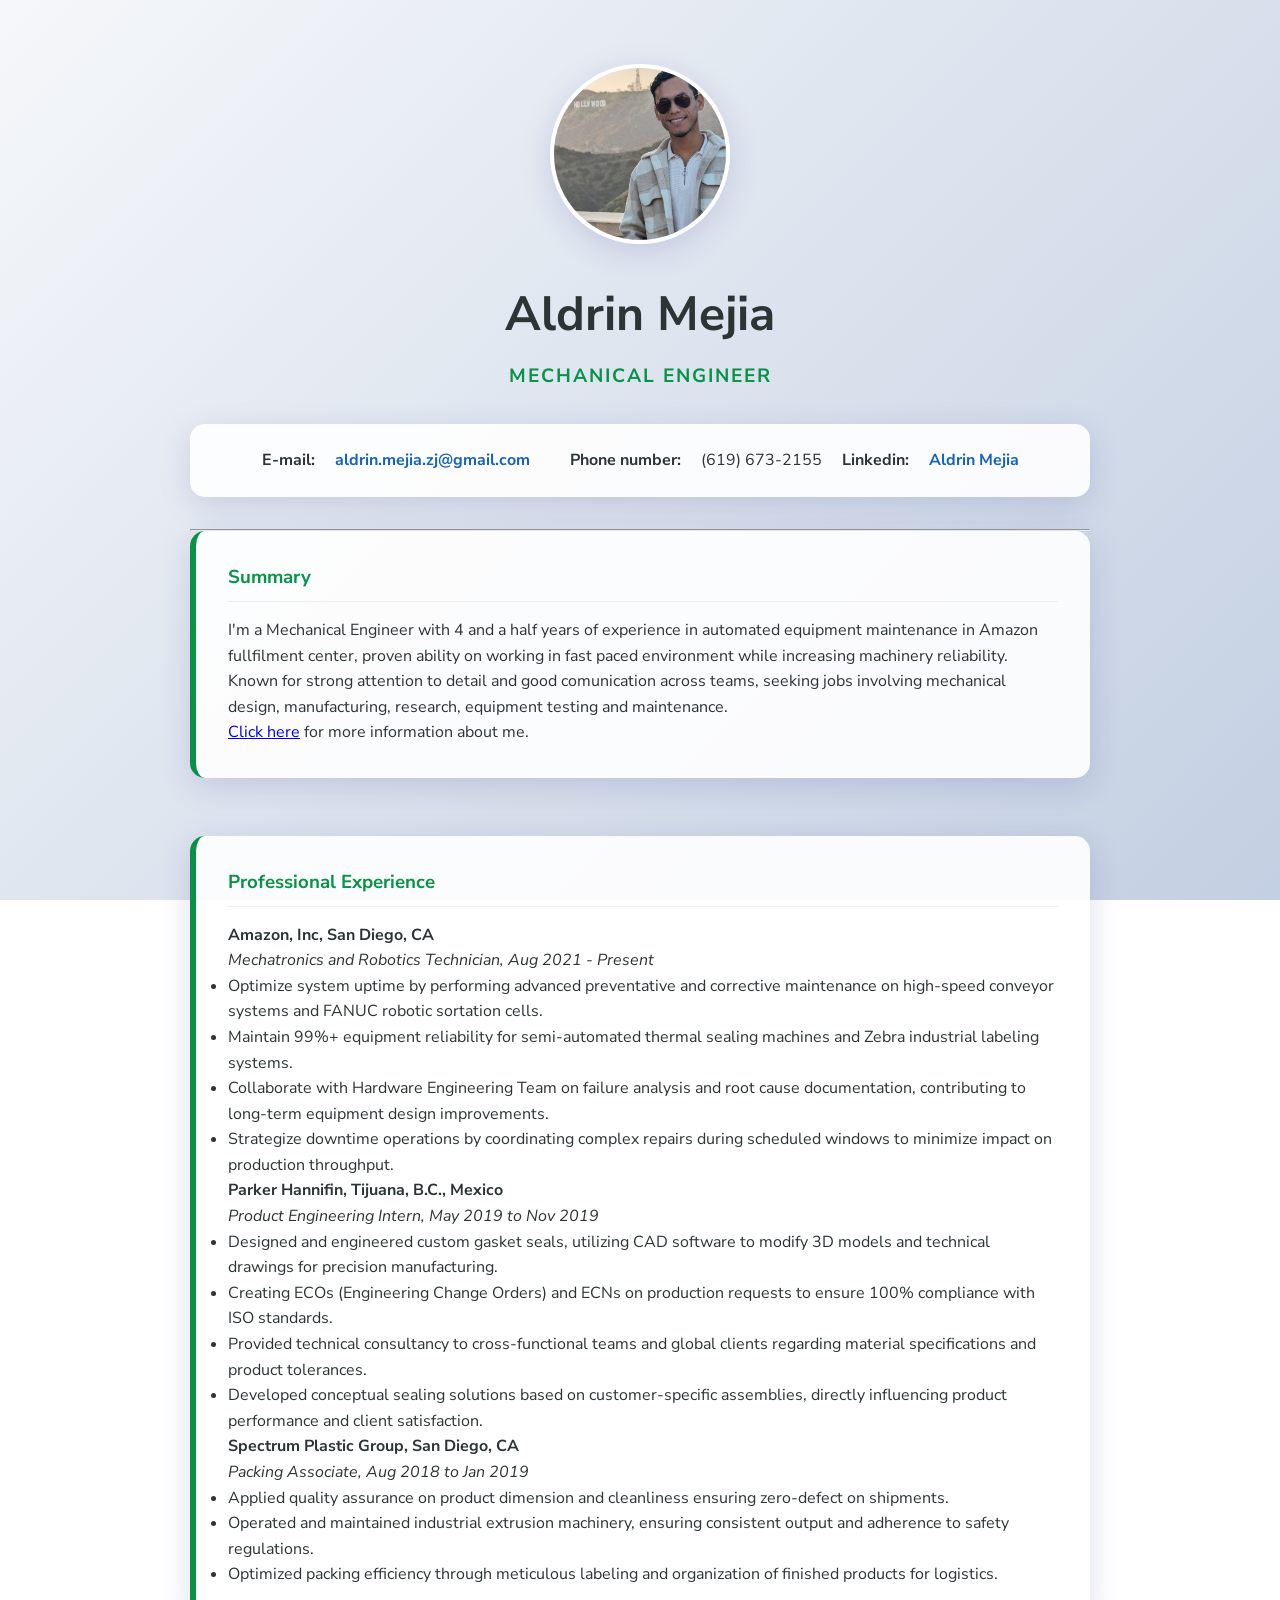
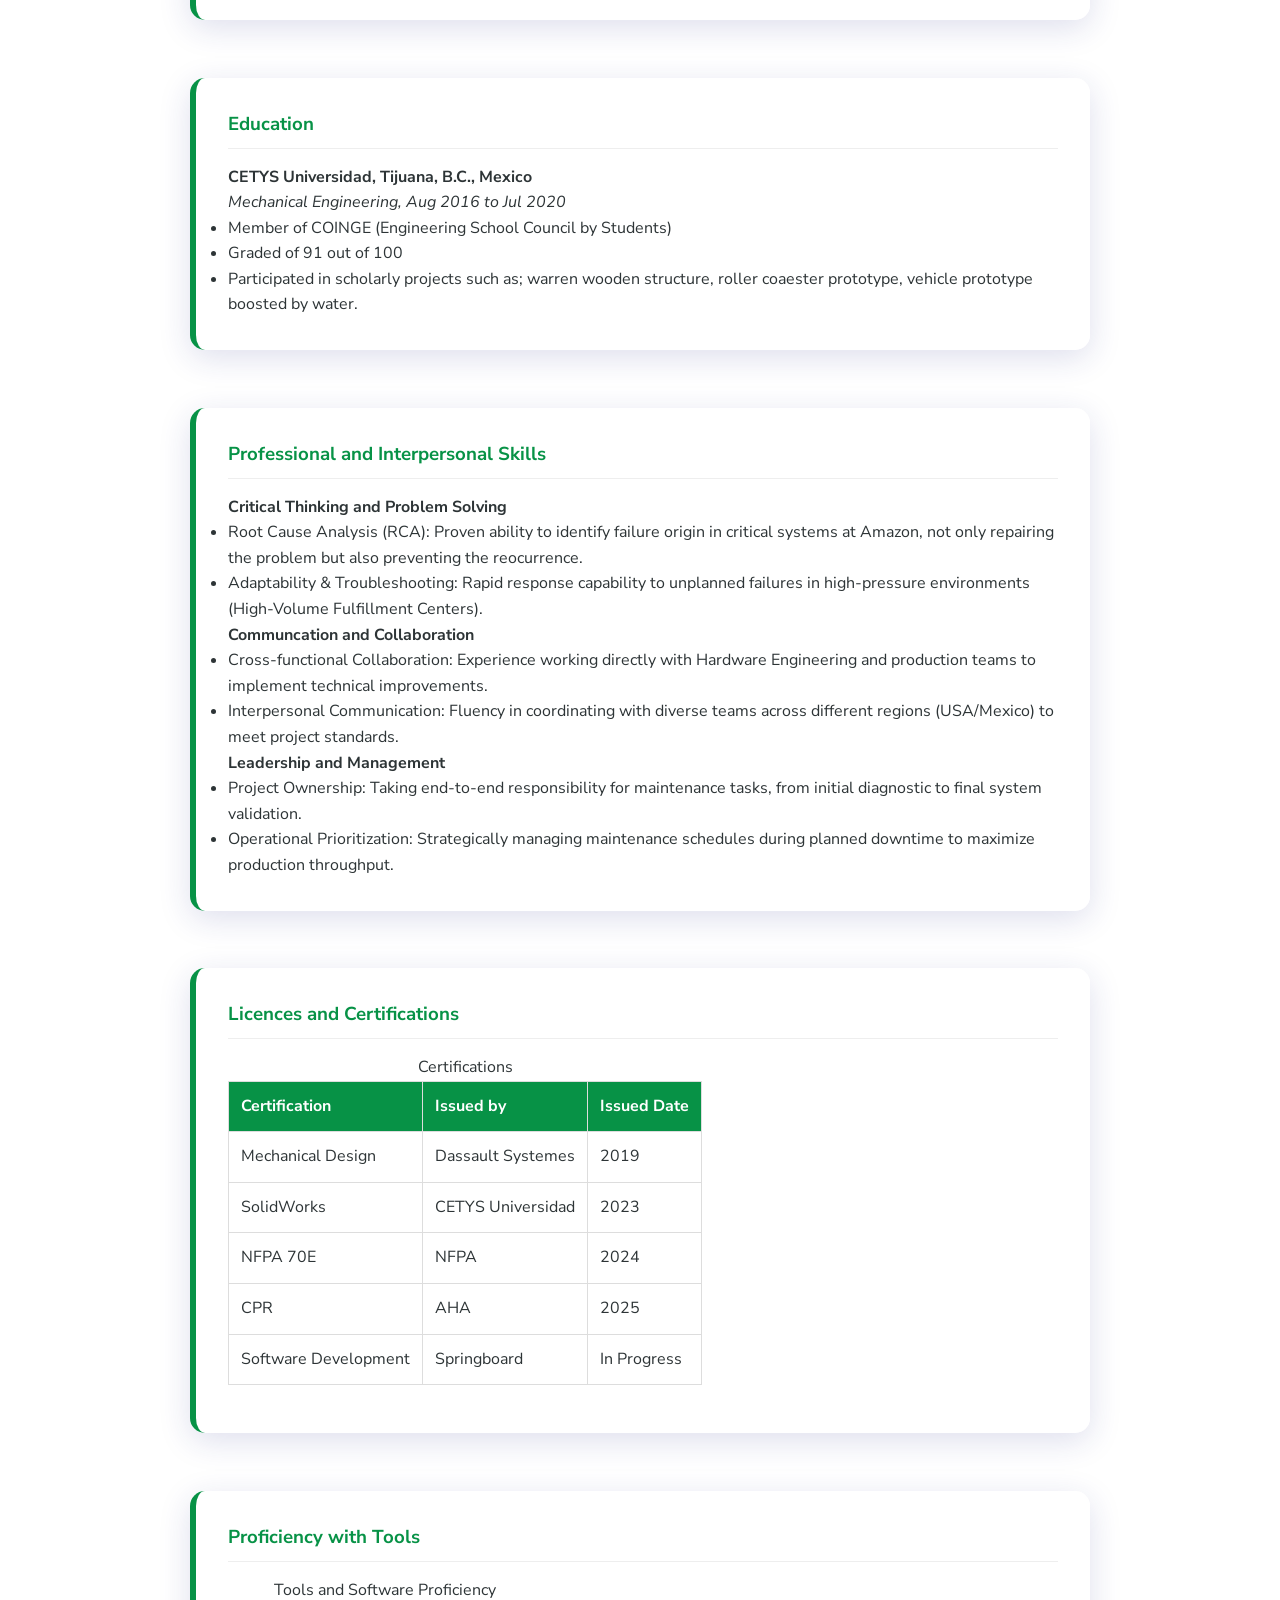
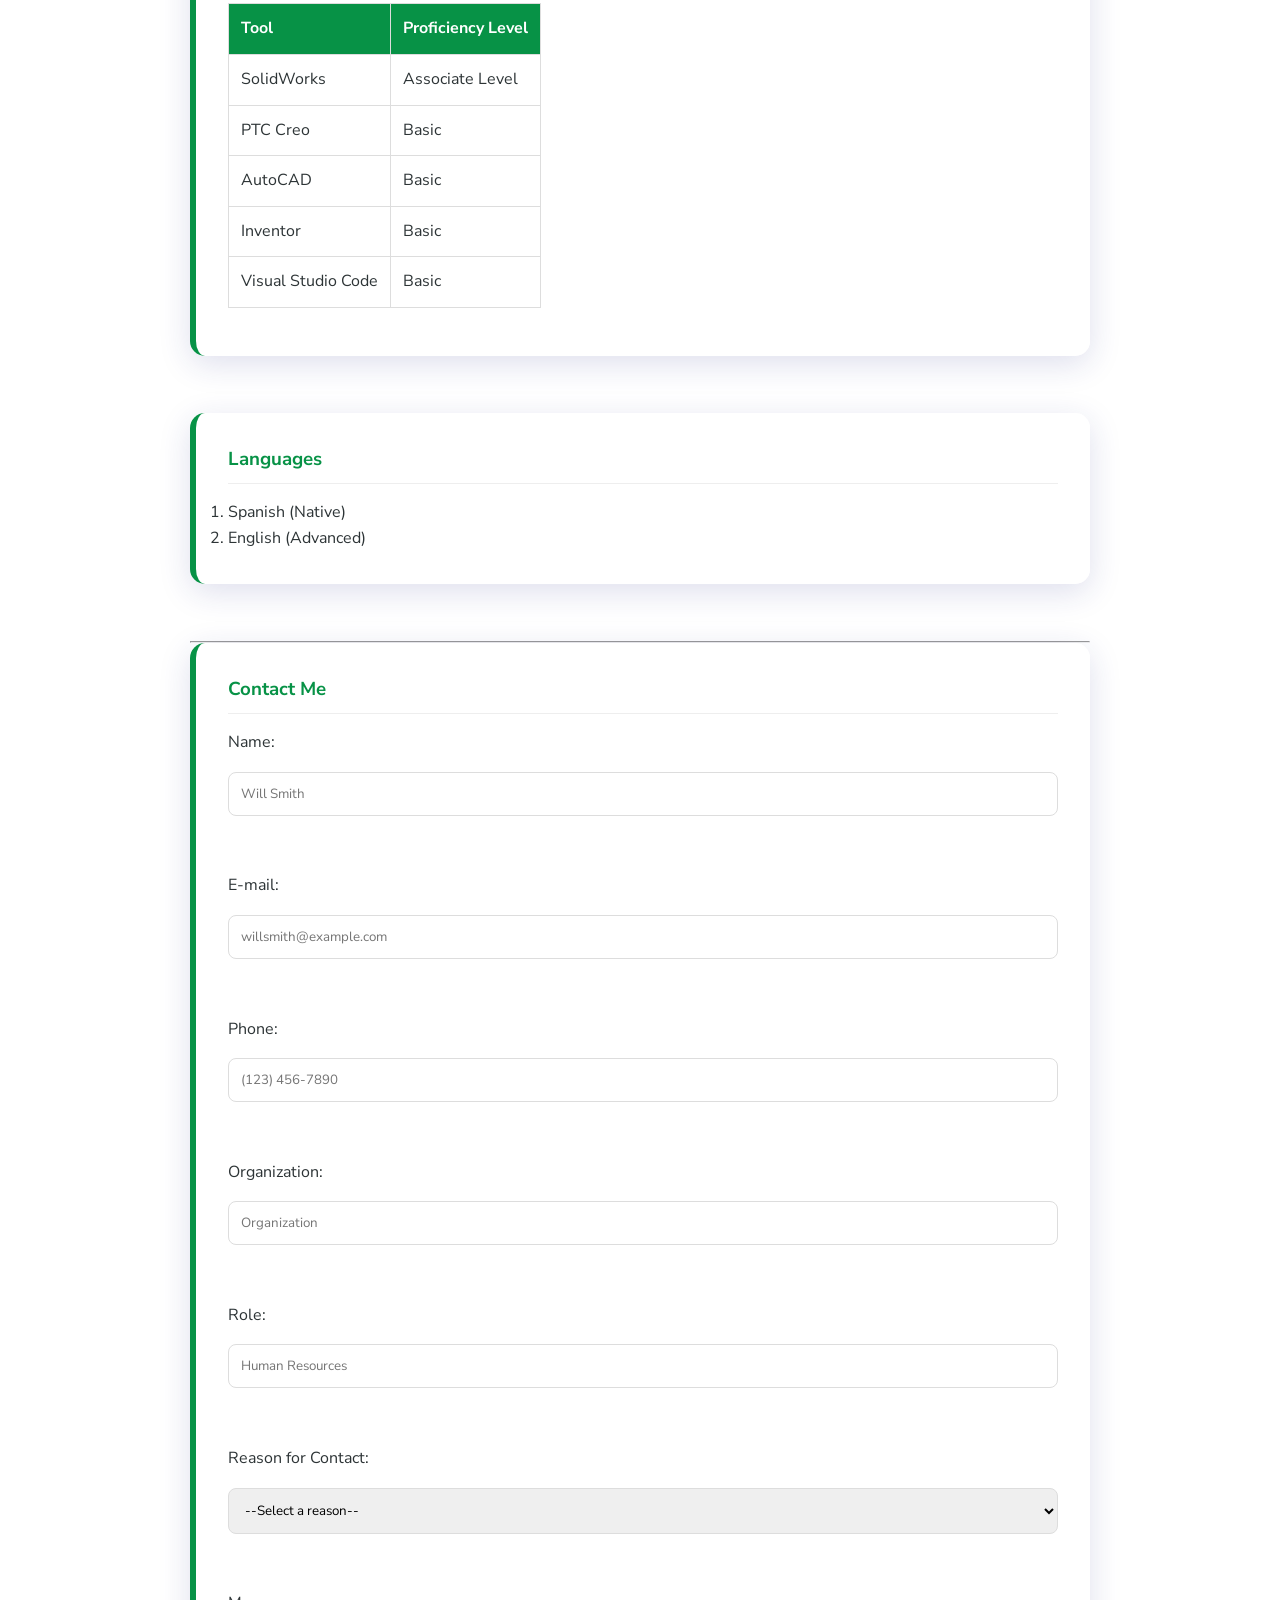
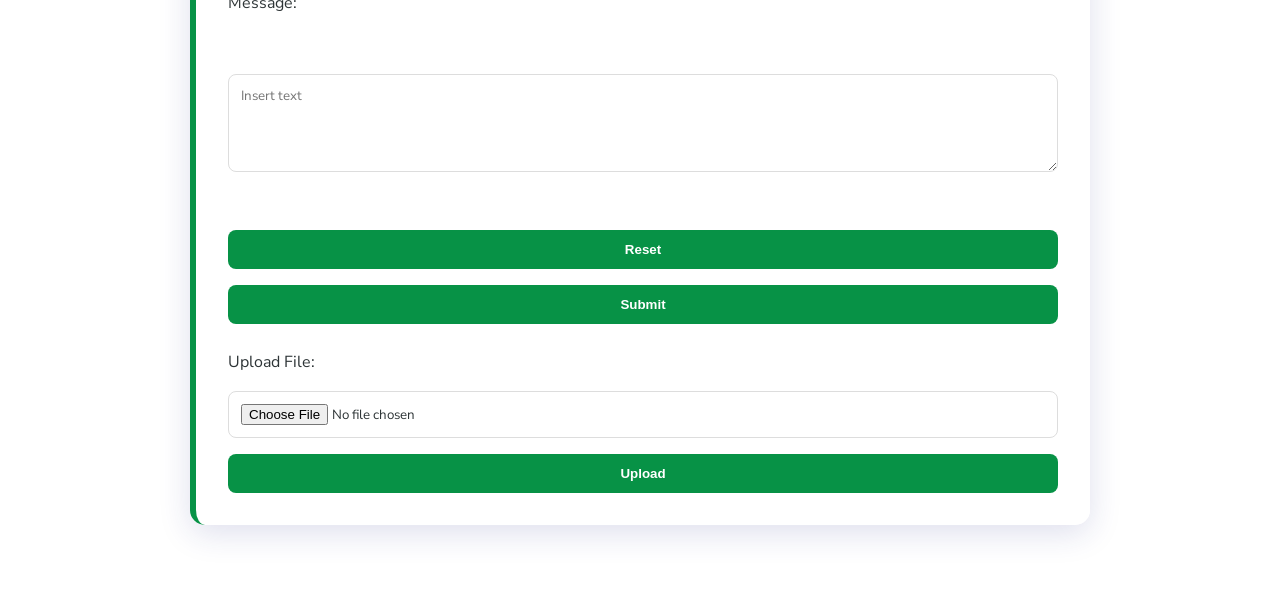
==== index.html @ 08f74d4f "Rename MyCVMovil.html to index.html" ====
<!doctype html>
<html lang="en">
  <head>
    <meta charset="UTF-8" />
    <meta name="viewport" content="width=device-width, initial-scale=1.0" />
    <title>Aldrin Mejia CV</title>
    <link rel="stylesheet" href="CV_StylesheetMovil.css">
    <link rel="preconnect" href="https://fonts.googleapis.com">
<link rel="preconnect" href="https://fonts.gstatic.com" crossorigin>
<link href="https://fonts.googleapis.com/css2?family=Noto+Sans:ital,wght@0,100..900;1,100..900&family=Nunito+Sans:ital,opsz,wght@0,6..12,200..1000;1,6..12,200..1000&display=swap" rel="stylesheet">
<link rel="stylesheet" href="https://fonts.googleapis.com/css2?family=Material+Symbols+Outlined:opsz,wght,FILL,GRAD@20..48,100..700,0..1,-50..200&icon_names=mail" />
<link rel="stylesheet" href="https://fonts.googleapis.com/css2?family=Material+Symbols+Outlined:opsz,wght,FILL,GRAD@20..48,100..700,0..1,-50..200&icon_names=call" />
  </head>
  <body>
    <!--In the NAV I'll add my contact info as my number and email-->
    <!--Add a Profile Picture before entering my personal data-->

    <img class="pp"
      src="Images/CV PP.jpg"
      width="200"
      height="300"
      alt="Profile Picture"
    />

    <h1>Aldrin Mejia</h1>
    <h2>Mechanical Engineer</h2>
    <!--<h3>Contact Me:</h3>-->

    <nav>
      <strong>E-mail:</strong>
      <a href="mailto: aldrin.mejia.zj@gmail.com">aldrin.mejia.zj@gmail.com</a>
      <br />
      <strong>Phone number:</strong> (619) 673-2155
      <br />
      <strong>Linkedin:</strong>
      <a
        href="https://www.linkedin.com/in/aldrin-mejia-b281291b0/?lipi=urn%3Ali%3Apage%3Ad_flagship3_profile_view_base_contact_details%3B1Y6%2FDuu7STy78KBzWNd%2FCg%3D%3D"
        >Aldrin Mejia</a
      >
    </nav>
    <hr />

    <!--Section deidcated for a summary of myself as a professional -->
    <section>
      <h3>Summary</h3>

      <p>
        I'm a Mechanical Engineer with 4 and a half years of experience in
        automated equipment maintenance in Amazon fullfilment center, proven
        ability on working in fast paced environment while increasing machinery
        reliability. Known for strong attention to detail and good comunication
        across teams, seeking jobs involving mechanical design, manufacturing,
        research, equipment testing and maintenance.
      </p>
      <p>
        <a href="AboutMeMovil.html">Click here</a> for more information about me.
      </p>
      <!--Add the following comment on my "About me" link:-->
      <!--I’m currently enrolled in a Software Development course by Springboard Academy in which I'm learning the foundamentals for HTML, CSS and JavaScript. My greatest strengths are attention to detail and resilience, which enable me to enhance my workspace’s productivity, efficiency, and performance, thus overcoming challenges and working through problems.-->
    </section>
    <br />

    <!--Add my working experience and add bulletpoint on each of my past working areas-->

    <section>
      <h3>Professional Experience</h3>

      <h4>Amazon, Inc, San Diego, CA</h4>
      <em>Mechatronics and Robotics Technician, Aug 2021 - Present</em>
      <ul>
        <li>
          Optimize system uptime by performing advanced preventative and corrective maintenance on high-speed conveyor systems and FANUC robotic sortation cells.
        </li>
        <li>
          Maintain 99%+ equipment reliability for semi-automated thermal sealing machines and Zebra industrial labeling systems.
        </li>
        <li>Collaborate with Hardware Engineering Team on failure analysis and root cause documentation, contributing to long-term equipment design improvements.
        </li>
        <li>
          Strategize downtime operations by coordinating complex repairs during scheduled windows to minimize impact on production throughput.
        </li>
      </ul>

      <h4>Parker Hannifin, Tijuana, B.C., Mexico</h4>
      <em>Product Engineering Intern, May 2019 to Nov 2019</em>

      <ul>
        <li>
          Designed and engineered custom gasket seals, utilizing CAD software to modify 3D models and technical drawings for precision manufacturing.        
        </li>
        <li>
           Creating ECOs (Engineering Change Orders) and ECNs on production requests to ensure 100% compliance with ISO standards. 
        </li>
        <li>
          Provided technical consultancy to cross-functional teams and global clients regarding material specifications and product tolerances.        </li>
        <li>
          Developed conceptual sealing solutions based on customer-specific assemblies, directly influencing product performance and client satisfaction.        </li>
      </ul>

      <h4>Spectrum Plastic Group, San Diego, CA</h4>
      <em>Packing Associate, Aug 2018 to Jan 2019</em>

      <ul>
        <li>Applied quality assurance on product dimension and cleanliness ensuring zero-defect on shipments.</li>
        <li>Operated and maintained industrial extrusion machinery, ensuring consistent output and adherence to safety regulations.</li>
        <li>Optimized packing efficiency through meticulous labeling and organization of finished products for logistics.</li>
      </ul>
    </section>

    <br />

    <!--Add education info. I'll add Springboard to my education in the future-->
    <section>
      <h3>Education</h3>
      <h4>CETYS Universidad, Tijuana, B.C., Mexico</h4>
      <em>Mechanical Engineering, Aug 2016 to Jul 2020</em>
      <ul>
        <li>Member of COINGE (Engineering School Council by Students)</li>
        <li>Graded of 91 out of 100</li>
        <li>
          Participated in scholarly projects such as; warren wooden structure,
          roller coaester prototype, vehicle prototype boosted by water.
        </li>
      </ul>
    </section>
    <br />

    <!--List my skills related to my professional background and education-->
    <section>
      <h3>Professional and Interpersonal Skills</h3>
      <h4>Critical Thinking and Problem Solving</h4>
      <ul>
        <li>Root Cause Analysis (RCA): Proven ability to identify failure origin in critical systems at Amazon, not only repairing the problem but also preventing the reocurrence.</li>
        <li>Adaptability & Troubleshooting: Rapid response capability to unplanned failures in high-pressure environments (High-Volume Fulfillment Centers).</li>
        <!-- <br> -->
        <h4>Communcation and Collaboration</h4>
        <li>Cross-functional Collaboration: Experience working directly with Hardware Engineering and production teams to implement technical improvements.</li>
        <li>Interpersonal Communication: Fluency in coordinating with diverse teams across different regions (USA/Mexico) to meet project standards.</li>
        <h4>Leadership and Management</h4>
        <li>Project Ownership: Taking end-to-end responsibility for maintenance tasks, from initial diagnostic to final system validation.</li>
        <li>Operational Prioritization: Strategically managing maintenance schedules during planned downtime to maximize production throughput.</li>
        <!-- <li>Ownership of Completeness</li> -->
        <!-- <li>Mechanical Blueprint Reading</li> -->
        <!-- <li>Comfortable working with machinery</li> -->
        <!-- <li>GD&T Basics</li> -->
        <!-- <li>MS Office Package</li> -->
        <!-- <li>CAD Experience (PTC Creo, AutoCAD, Inventor and Solidworks)</li> -->
        <!-- <li>Good and Strong Communication</li> -->
      </ul>
    </section>
    <br />

    <!-- Moving the old Licences and Certifications Section to this table-->
    <!--The caption will give the idea of the title for my table-->
    <section>
      <h3>Licences and Certifications</h3>
      <table>
        <caption>
          Certifications
        </caption>
        <thead>
          <tr>
            <th>Certification</th>
            <th>Issued by</th>
            <th>Issued Date</th>
          </tr>
        </thead>
        <tbody>
          <tr>
            <td>Mechanical Design</td>
            <td>Dassault Systemes</td>
            <td>2019</td>
          </tr>
          <tr>
            <td>SolidWorks</td>
            <td>CETYS Universidad</td>
            <td>2023</td>
          </tr>
          <tr>
            <td>NFPA 70E</td>
            <td>NFPA</td>
            <td>2024</td>
          </tr>
          <tr>
            <td>CPR</td>
            <td>AHA</td>
            <td>2025</td>
          </tr>
          <tr>
            <td>Software Development</td>
            <td>Springboard</td>
            <td>In Progress</td>
          </tr>
        </tbody>
      </table>
    </section>
    <br />

    <!-- Write down my Proficiency with selected Tools-->

    <section>
      <h3>Proficiency with Tools</h3>
      <table>
        <caption>
          Tools and Software Proficiency
        </caption>
        <thead>
          <tr>
            <th>Tool</th>
            <th>Proficiency Level</th>
          </tr>
        </thead>
        <tbody>
          <tr>
            <td>SolidWorks</td>
            <td>Associate Level</td>
          </tr>
          <tr>
            <td>PTC Creo</td>
            <td>Basic</td>
          </tr>
          <tr>
            <td>AutoCAD</td>
            <td>Basic</td>
          </tr>
          <tr>
            <td>Inventor</td>
            <td>Basic</td>
          </tr>
          <tr>
            <td>Visual Studio Code</td>
            <td>Basic</td>
          </tr>
          <!-- <tr>
            <td>Microsoft Office Package</td>
            <td>Intermediate</td>
          </tr> -->
        </tbody>
      </table>
    </section>
    <br />
    <!--Moving the languages section to the bottom-->
    <section>
      <h3>Languages</h3>
      <ol>
        <li>Spanish (Native)</li>
        <li>English (Advanced)</li>
      </ol>
    </section>
    <br>
    <hr />
    <!--In the next section I'll add form with labels and inputs for contact information-->
    
    <!--A space for interested people to get in touch with me-->
    <section>
      <h3>Contact Me</h3>
      <form action="#">
        <label for="name">Name:</label>
        <input type="text" 
        id="name" 
        name="name" 
        placeholder="Will Smith" required/>
        <br />

        <label for="e-mail">E-mail:</label>
        <input type="email" 
        id="e-mail" 
        name="e-mail" 
        placeholder="willsmith@example.com" required />
        <br />

        <!--Add a minlength on the phone field because it should be at least 10 digits long -->
        <label for="phone">Phone:</label>
        <input type="tel" 
        id="phone" 
        name="phone" 
        placeholder="(123) 456-7890" 
        minlength="10"
        required />
        <br />

        <!--Adding a label for the organization field of the person who is trying to get in touch with me-->
        <label for="org">Organization:</label>
        <input type="text" 
        id="org" 
        name="org" 
        placeholder="Organization" required/>
        <br />
        
        <!--Add a label for the role field of the person whos is trying to get in touch with me-->
        <label for="role">Role:</label>
        <input type="text" 
        id="role" 
        name="role" 
        placeholder="Human Resources" required/>
        <br />

        <!--This area is to emphasize the reason of the contact request by selecting different options as job opportunity, networking, or other-->
        <label for="reason">Reason for Contact:</label>
        <select name="reason" id="reason">
          <option value="">--Select a reason--</option>
          <option value="job-opportunity">Job Opportunity</option>
          <option value="colab">Collaboration</option>
          <option value="connect">Connection</option>
          <option value="file">File Submission</option>
          <option value="other">Other</option>
        </select>
        <br />

        <!--Add a textarea for the person to write a message to me-->

        <label for="message">Message:</label>
        <br>
        <textarea id="message" 
        name="message"
        placeholder="Insert text" 
        rows="4" 
        cols="50"
        maxlength="400"></textarea>
        <br />

        <!--Adding a reset button to clear the form fields and a submission button-->           
        <button type="reset">Reset</button>
        <button type="submit">Submit</button>
      </form>
      <br>

        <!--Add a form for file submission in case they want to share a file with me-->
      <form method="post" enctype="multipart/form-data">
        <label for="file-upload">Upload File:</label>
        <input type="file" id="file-upload" name="file-upload" />
        <button type="submit">Upload</button>
      </form>
  </body>
</html>
---- CV_StylesheetMovil.css ----
/* Variables para colores y estilos consistentes */
:root {
  --primary-color: #079246;
  --secondary-color: #1362bd;
  --bg-gradient: linear-gradient(135deg, #f5f7fa 0%, #c3cfe2 100%);
  --glass-bg: rgba(255, 255, 255, 0.9);
  --text-dark: #2d3436;
  --text-light: #636e72;
  --shadow: 0 8px 32px 0 rgba(31, 38, 135, 0.15);
}

* {
  box-sizing: border-box;
  margin: 0;
  padding: 0;
}

body {
  font-family: "Nunito Sans", sans-serif;
  line-height: 1.6;
  color: var(--text-dark);
  background: var(--bg-gradient);
  background-attachment: fixed;
  padding: 2rem;
  display: flex;
  flex-direction: column;
  align-items: center;
}

/* Contenedor principal para limitar el ancho en pantallas grandes */
body > * {
  width: 100%;
  max-width: 900px;
}

/* Foto de Perfil */
.pp {
  display: block;
  margin: 2rem auto;
  width: 180px;
  height: 180px;
  object-fit: cover;
  border-radius: 50%;
  border: 4px solid white;
  box-shadow: var(--shadow);
  transition: transform 0.3s ease;
}

.pp:hover {
  transform: scale(1.05);
}

/* Encabezados */
h1 {
  font-size: clamp(2rem, 5vw, 3rem); /* Tamaño fluido */
  text-align: center;
  color: var(--text-dark);
  margin-bottom: 0.5rem;
}

h2 {
  font-size: 1.2rem;
  text-align: center;
  color: var(--primary-color);
  text-transform: uppercase;
  letter-spacing: 2px;
  margin-bottom: 2rem;
}

/* Navegación y Contacto */
nav {
  background: var(--glass-bg);
  padding: 1.5rem;
  border-radius: 15px;
  box-shadow: var(--shadow);
  display: flex;
  flex-wrap: wrap;
  justify-content: center;
  gap: 20px;
  margin-bottom: 2rem;
}

nav a {
  color: var(--secondary-color);
  text-decoration: none;
  font-weight: 700;
  transition: color 0.3s;
}

nav a:hover {
  color: var(--primary-color);
}

/* Secciones Estilo Tarjeta Moderno */
section {
  background: var(--glass-bg);
  margin-bottom: 2rem;
  padding: 2rem;
  border-radius: 15px;
  box-shadow: var(--shadow);
  border-left: 6px solid var(--primary-color);
  transition: transform 0.3s ease;
}

section:hover {
  transform: translateY(-5px);
}

h3 {
  color: var(--primary-color);
  margin-bottom: 1rem;
  border-bottom: 1px solid #eee;
  padding-bottom: 0.5rem;
}

/* Ajustes para Tablas Responsivas */
table {
  width: 100%;
  border-collapse: collapse;
  margin: 1rem 0;
  overflow-x: auto;
  display: block; /* Permite scroll lateral en móviles */
}

th,
td {
  padding: 12px;
  border: 1px solid #ddd;
  text-align: left;
}

th {
  background-color: var(--primary-color);
  color: white;
}

/* Formulario */
form {
  display: grid;
  gap: 1rem;
  background: none;
  box-shadow: none;
  padding: 0;
}

input,
select,
textarea {
  padding: 12px;
  border: 1px solid #ddd;
  border-radius: 8px;
  font-family: inherit;
}

button {
  background-color: var(--primary-color);
  color: white;
  padding: 12px 24px;
  border: none;
  border-radius: 8px;
  font-weight: bold;
  cursor: pointer;
  transition: background-color 0.3s;
}

button:hover {
  background-color: #045d2c;
}

/* Galería de Intereses (About Me) */
.interests-gallery {
  display: grid;
  grid-template-columns: repeat(auto-fit, minmax(120px, 1fr));
  gap: 15px;
  justify-items: center;
}

.interests-gallery img {
  width: 120px;
  height: 120px;
  border-radius: 15px; /* Cuadrado redondeado para variar */
  object-fit: cover;
  transition: all 0.3s ease;
}

.interests-gallery img:hover {
  transform: scale(1.1) rotate(3deg);
}

/* Aplicando la estética unificada a la página About Me */

.aboutme-page {
  /* Usamos el mismo fondo degradado y centrado que el CV principal */
  background: var(--bg-gradient);
  background-attachment: fixed;
  min-height: 100vh;
  padding: 2rem 1rem;
  display: flex;
  flex-direction: column;
  align-items: center;
}

.aboutme-page section {
  /* Estilo de tarjeta "Glassmorphism" coherente con MyCV */
  background: var(--glass-bg);
  border-left: 6px solid var(--secondary-color); /* Color azul para diferenciar secciones de interés */
  box-shadow: var(--shadow);
  border-radius: 15px;
  padding: 2rem;
  margin-bottom: 2rem;
  max-width: 900px;
  width: 100%;
  transition: transform 0.3s ease;
}

.aboutme-page section:hover {
  transform: translateY(-5px);
}

.aboutme-page h1 {
  color: var(--text-dark);
  text-transform: uppercase;
  letter-spacing: 3px;
  margin-bottom: 2rem;
  text-align: center;
}

.aboutme-page p {
  text-indent: 1.5em;
  color: var(--text-dark);
  line-height: 1.8;
  margin-bottom: 1rem;
}

/* Galería de Intereses Refinada */
.interests-gallery {
  display: grid;
  /* Grid responsivo: se ajusta solo según el tamaño de la pantalla */
  grid-template-columns: repeat(auto-fit, minmax(150px, 1fr));
  gap: 20px;
  padding: 20px 0;
  justify-items: center;
}

.aboutme-page .interests-gallery img {
  width: 150px;
  height: 150px;
  object-fit: cover;
  border-radius: 50%;
  border: 4px solid white; /* Borde blanco para resaltar sobre el cristal */
  box-shadow: 0 4px 10px rgba(0, 0, 0, 0.1);
  transition: all 0.4s cubic-bezier(0.175, 0.885, 0.32, 1.275);
  cursor: pointer;
}

.aboutme-page .interests-gallery img:hover {
  transform: scale(1.15);
  border-color: var(--secondary-color);
  box-shadow: 0 12px 20px rgba(0, 0, 0, 0.2);
  z-index: 10;
}

/* Ajustes para móviles (Media Query integrada) */
@media screen and (max-width: 430px) {
  .aboutme-page {
    padding: 1rem;
  }

  .aboutme-page section {
    padding: 1.2rem;
    border-left-width: 4px;
  }

  .interests-gallery {
    grid-template-columns: repeat(
      2,
      1fr
    ); /* Dos columnas en móviles pequeños */
    gap: 10px;
  }

  .aboutme-page .interests-gallery img {
    width: 120px;
    height: 120px;
  }
}

/* --- MEDIA QUERIES PARA MÓVILES --- */
/* --- ESTILOS ESPECÍFICOS PARA MÓVILES (Hasta 430px) --- */
@media screen and (max-width: 430px) {
  body {
    margin: 10px;
    padding: 10px;
    background-attachment: scroll; /* Mejora el rendimiento en móviles */
  }

  h1 {
    font-size: 1.8rem; /* Ajuste para que tu nombre no se corte */
  }

  /* Ajuste de tu Foto de Perfil */
  .pp {
    width: 10rem;
    height: 10rem;
    margin-top: 1rem;
  }

  /* Tu navegación vertical centrada con estilo Glass */
  nav {
    flex-direction: column;
    align-items: center;
    gap: 12px;
    padding: 1.2rem;
    text-align: center;
  }

  /* Estética de las secciones en pantallas pequeñas */
  section {
    padding: 15px;
    margin-bottom: 1.5rem;
    border-left-width: 4px; /* Un poco más delgado para pantallas pequeñas */
  }

  /* Optimizando tus tablas para swipe lateral */
  table {
    display: block;
    width: 100%;
    overflow-x: auto;
    white-space: nowrap;
    border-radius: 8px;
  }

  /* Ajuste de lectura */
  p {
    text-indent: 1em;
    font-size: 0.95rem; /* Un pelín más pequeño para legibilidad */
  }

  /* Imágenes responsivas en 'About Me' */
  .interests-gallery img {
    width: 100px;
    height: 100px;
  }
}

@media print {
  /* Ocultar elementos que no quieres en el papel */
  nav,
  form,
  .btn-download,
  hr,
  button {
    display: none !important;
  }

  /* Ajustar el diseño para que ocupe toda la página */
  body {
    background: white;
    margin: 0;
    padding: 0;
  }

  section {
    box-shadow: none;
    border: none;
    margin: 0;
    padding: 10px 0;
    page-break-inside: avoid; /* Evita que una sección se corte entre dos páginas */
  }

  h1,
  h2,
  h3 {
    color: black;
    text-shadow: none;
  }
}
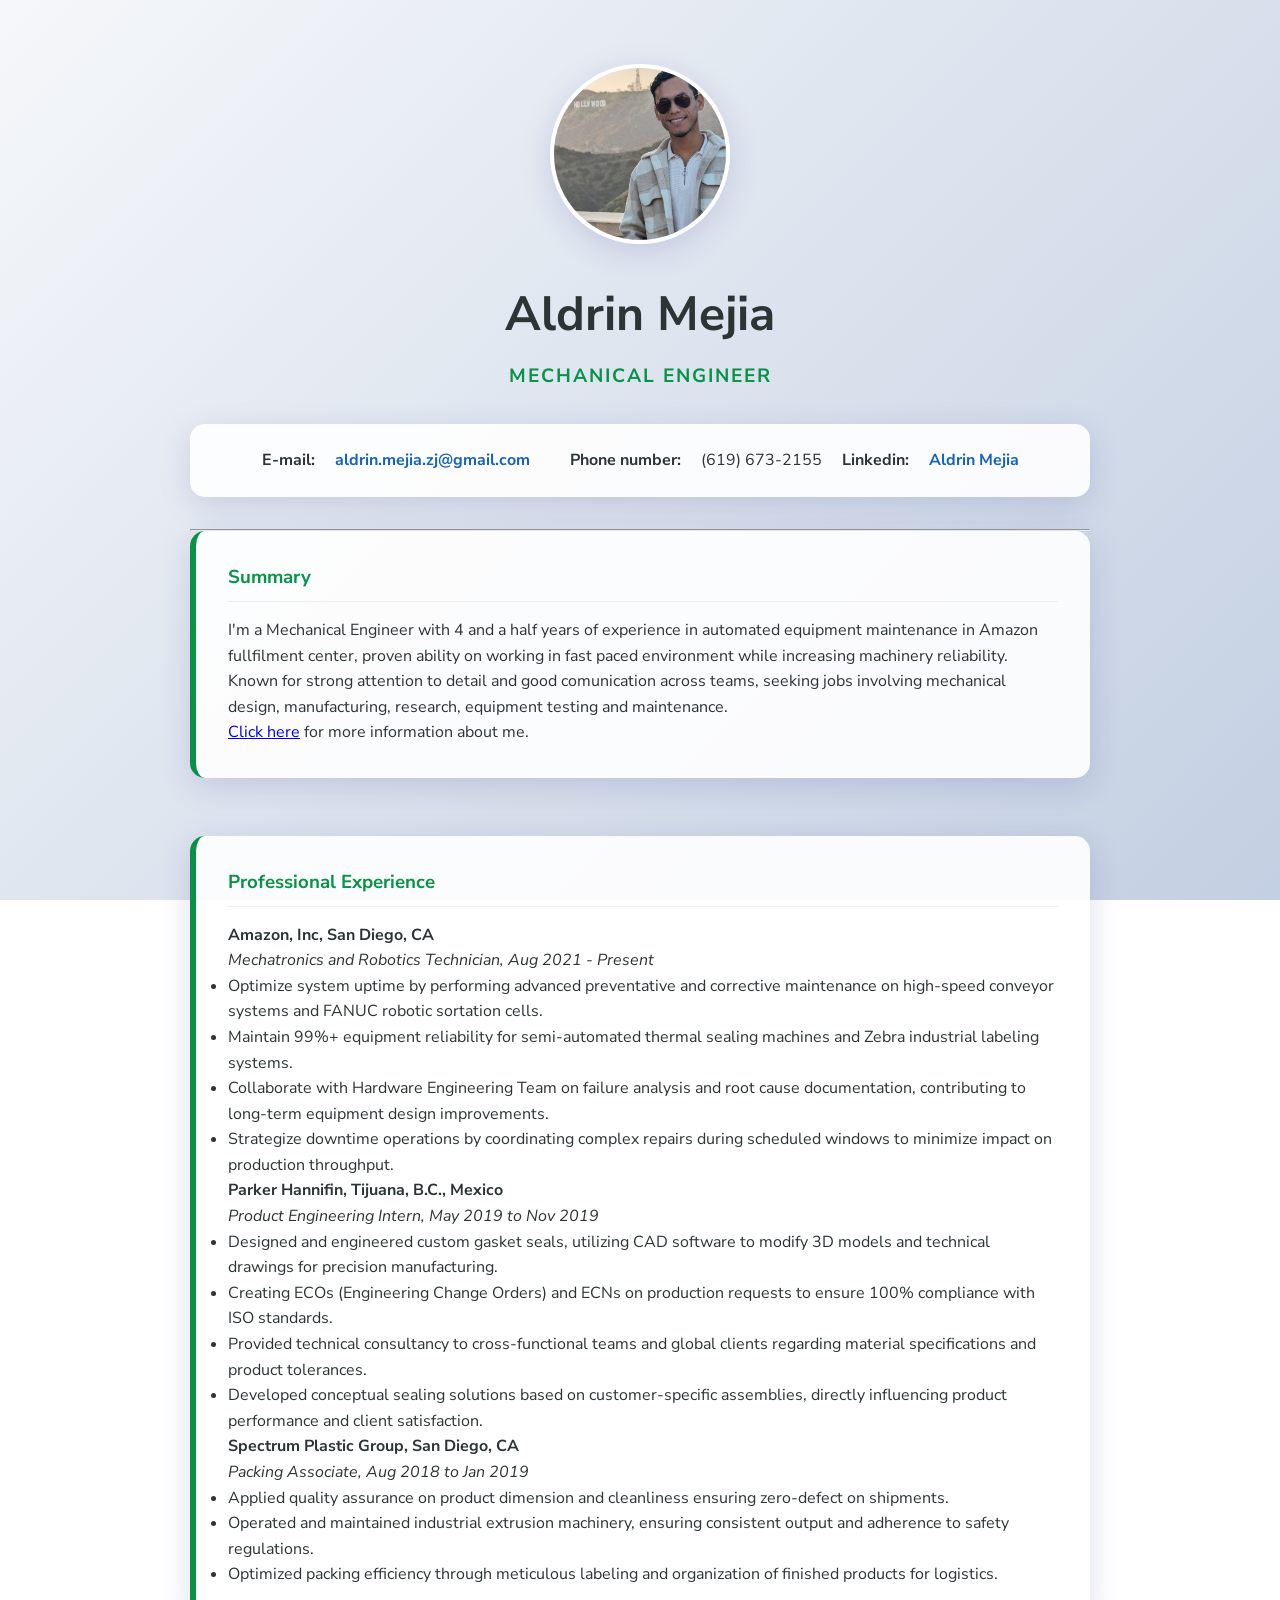
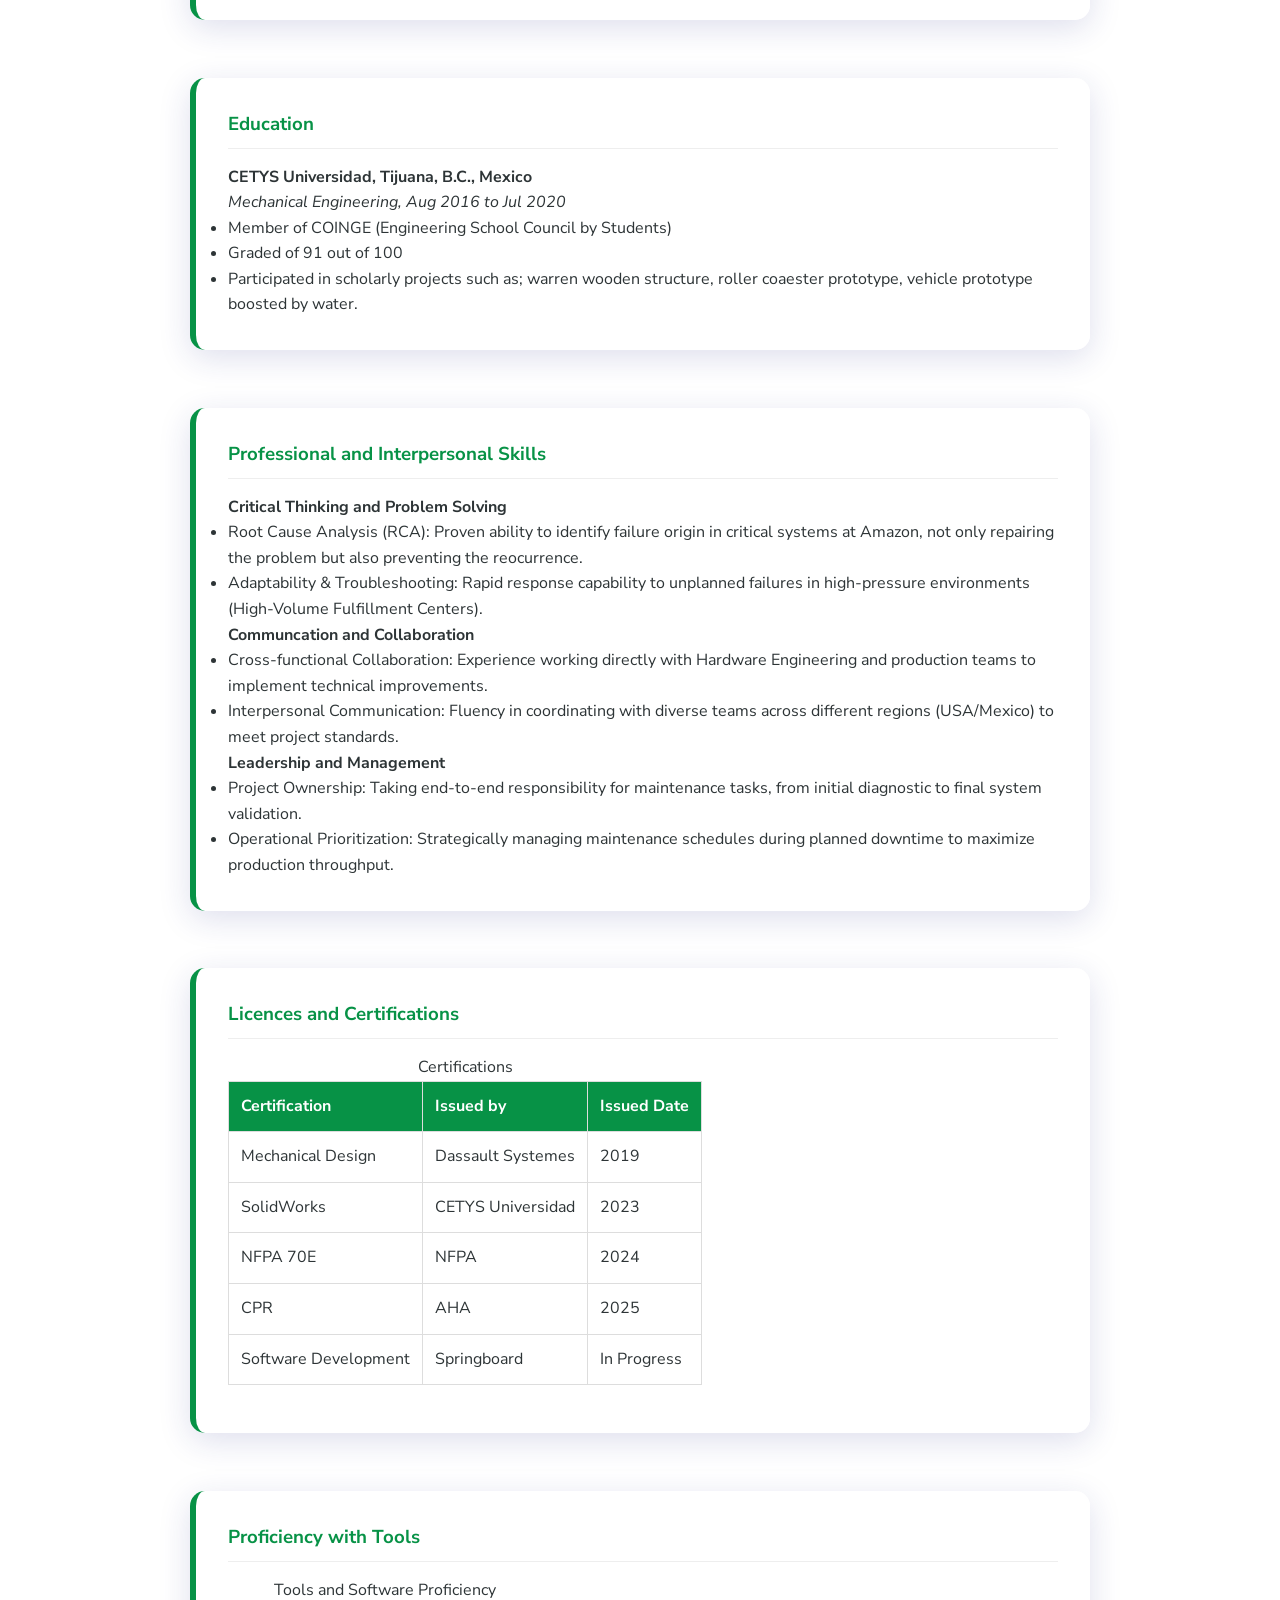
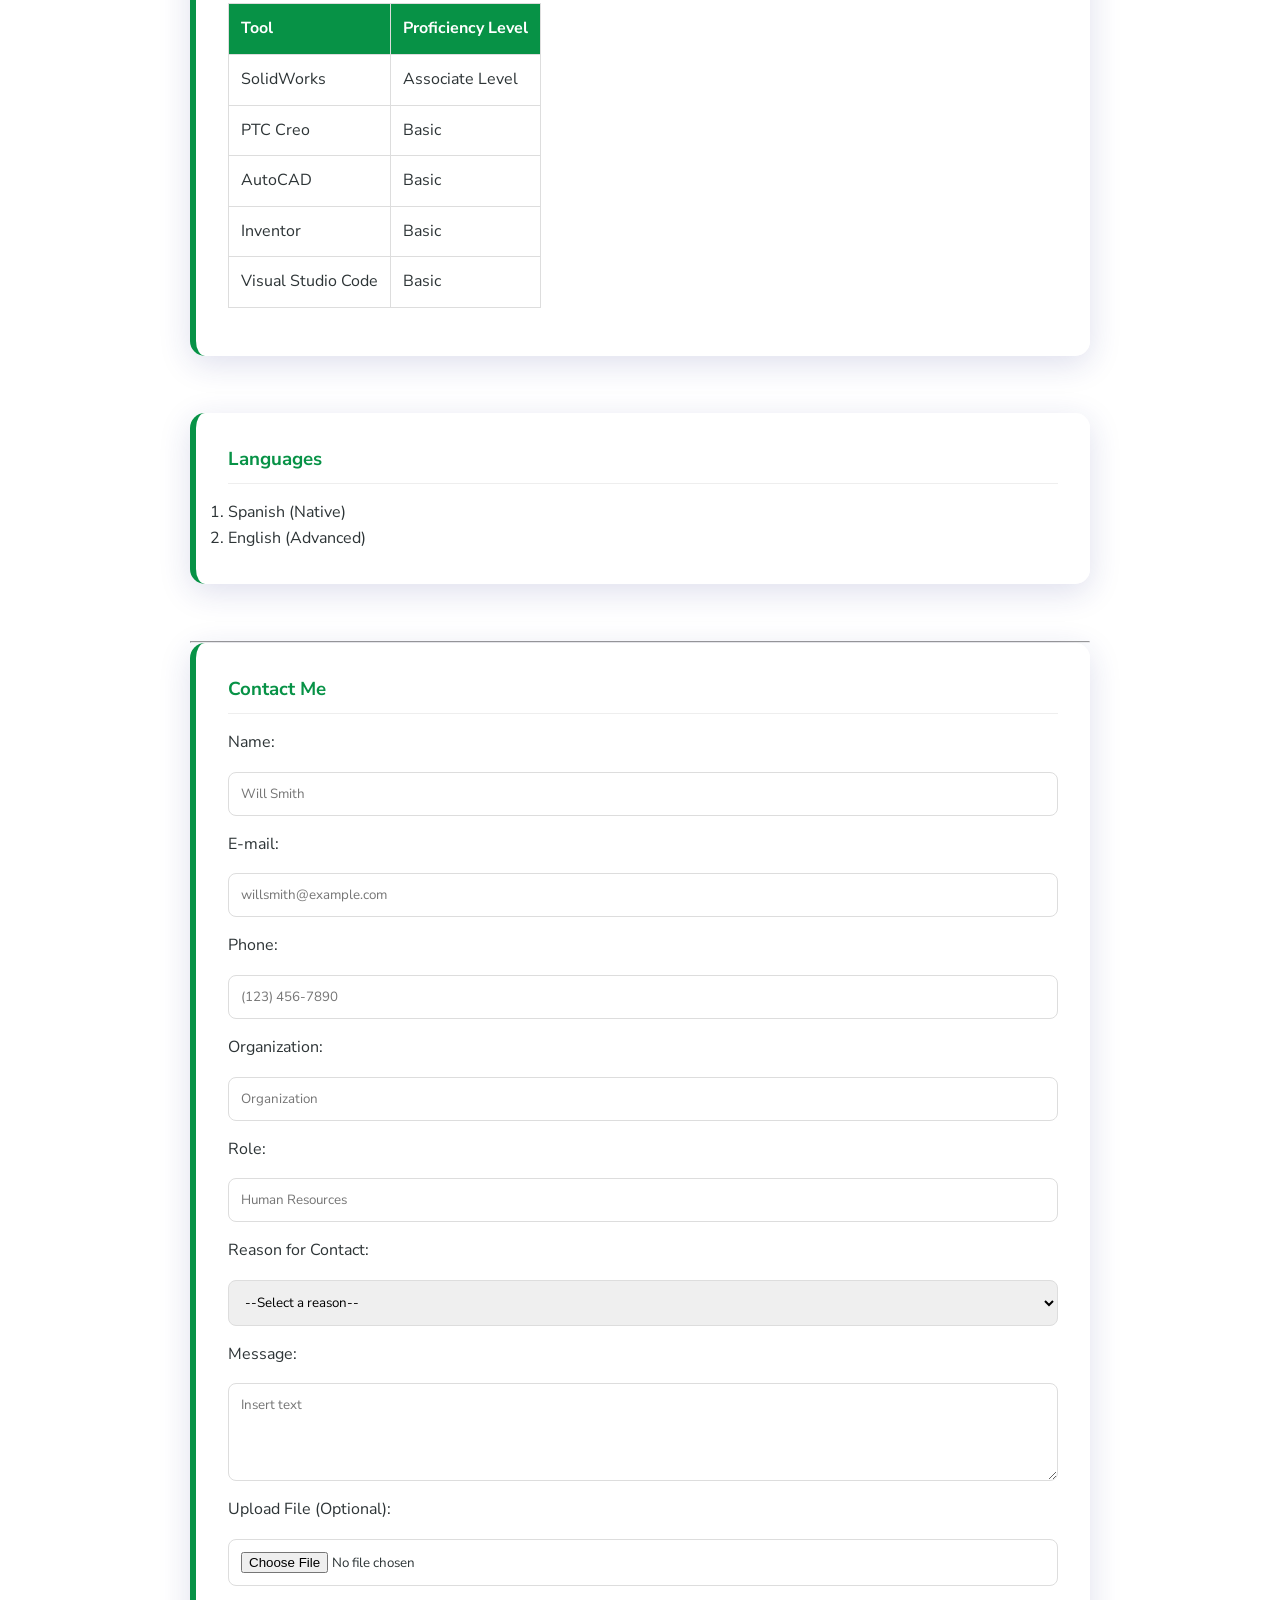
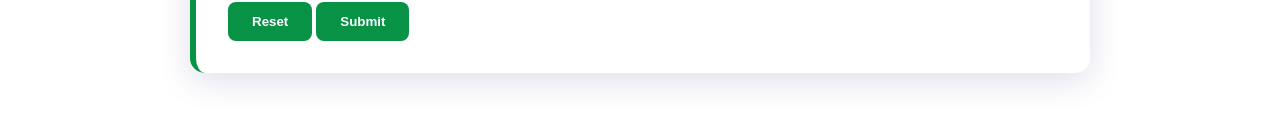
==== commit 50f563d0: "Rename MyCVMovil.html to index.html" ====
--- a/index.html
+++ b/index.html
@@ -4,18 +4,28 @@
     <meta charset="UTF-8" />
     <meta name="viewport" content="width=device-width, initial-scale=1.0" />
     <title>Aldrin Mejia CV</title>
-    <link rel="stylesheet" href="CV_StylesheetMovil.css">
-    <link rel="preconnect" href="https://fonts.googleapis.com">
-<link rel="preconnect" href="https://fonts.gstatic.com" crossorigin>
-<link href="https://fonts.googleapis.com/css2?family=Noto+Sans:ital,wght@0,100..900;1,100..900&family=Nunito+Sans:ital,opsz,wght@0,6..12,200..1000;1,6..12,200..1000&display=swap" rel="stylesheet">
-<link rel="stylesheet" href="https://fonts.googleapis.com/css2?family=Material+Symbols+Outlined:opsz,wght,FILL,GRAD@20..48,100..700,0..1,-50..200&icon_names=mail" />
-<link rel="stylesheet" href="https://fonts.googleapis.com/css2?family=Material+Symbols+Outlined:opsz,wght,FILL,GRAD@20..48,100..700,0..1,-50..200&icon_names=call" />
+    <link rel="stylesheet" href="CV_StylesheetMovil.css" />
+    <link rel="preconnect" href="https://fonts.googleapis.com" />
+    <link rel="preconnect" href="https://fonts.gstatic.com" crossorigin />
+    <link
+      href="https://fonts.googleapis.com/css2?family=Noto+Sans:ital,wght@0,100..900;1,100..900&family=Nunito+Sans:ital,opsz,wght@0,6..12,200..1000;1,6..12,200..1000&display=swap"
+      rel="stylesheet"
+    />
+    <link
+      rel="stylesheet"
+      href="https://fonts.googleapis.com/css2?family=Material+Symbols+Outlined:opsz,wght,FILL,GRAD@20..48,100..700,0..1,-50..200&icon_names=mail"
+    />
+    <link
+      rel="stylesheet"
+      href="https://fonts.googleapis.com/css2?family=Material+Symbols+Outlined:opsz,wght,FILL,GRAD@20..48,100..700,0..1,-50..200&icon_names=call"
+    />
   </head>
   <body>
     <!--In the NAV I'll add my contact info as my number and email-->
     <!--Add a Profile Picture before entering my personal data-->
 
-    <img class="pp"
+    <img
+      class="pp"
       src="Images/CV PP.jpg"
       width="200"
       height="300"
@@ -53,7 +63,8 @@
         research, equipment testing and maintenance.
       </p>
       <p>
-        <a href="AboutMeMovil.html">Click here</a> for more information about me.
+        <a href="AboutMeMovil.html">Click here</a> for more information about
+        me.
       </p>
       <!--Add the following comment on my "About me" link:-->
       <!--I’m currently enrolled in a Software Development course by Springboard Academy in which I'm learning the foundamentals for HTML, CSS and JavaScript. My greatest strengths are attention to detail and resilience, which enable me to enhance my workspace’s productivity, efficiency, and performance, thus overcoming challenges and working through problems.-->
@@ -69,15 +80,22 @@
       <em>Mechatronics and Robotics Technician, Aug 2021 - Present</em>
       <ul>
         <li>
-          Optimize system uptime by performing advanced preventative and corrective maintenance on high-speed conveyor systems and FANUC robotic sortation cells.
-        </li>
-        <li>
-          Maintain 99%+ equipment reliability for semi-automated thermal sealing machines and Zebra industrial labeling systems.
-        </li>
-        <li>Collaborate with Hardware Engineering Team on failure analysis and root cause documentation, contributing to long-term equipment design improvements.
-        </li>
-        <li>
-          Strategize downtime operations by coordinating complex repairs during scheduled windows to minimize impact on production throughput.
+          Optimize system uptime by performing advanced preventative and
+          corrective maintenance on high-speed conveyor systems and FANUC
+          robotic sortation cells.
+        </li>
+        <li>
+          Maintain 99%+ equipment reliability for semi-automated thermal sealing
+          machines and Zebra industrial labeling systems.
+        </li>
+        <li>
+          Collaborate with Hardware Engineering Team on failure analysis and
+          root cause documentation, contributing to long-term equipment design
+          improvements.
+        </li>
+        <li>
+          Strategize downtime operations by coordinating complex repairs during
+          scheduled windows to minimize impact on production throughput.
         </li>
       </ul>
 
@@ -86,24 +104,40 @@
 
       <ul>
         <li>
-          Designed and engineered custom gasket seals, utilizing CAD software to modify 3D models and technical drawings for precision manufacturing.        
-        </li>
-        <li>
-           Creating ECOs (Engineering Change Orders) and ECNs on production requests to ensure 100% compliance with ISO standards. 
-        </li>
-        <li>
-          Provided technical consultancy to cross-functional teams and global clients regarding material specifications and product tolerances.        </li>
-        <li>
-          Developed conceptual sealing solutions based on customer-specific assemblies, directly influencing product performance and client satisfaction.        </li>
+          Designed and engineered custom gasket seals, utilizing CAD software to
+          modify 3D models and technical drawings for precision manufacturing.
+        </li>
+        <li>
+          Creating ECOs (Engineering Change Orders) and ECNs on production
+          requests to ensure 100% compliance with ISO standards.
+        </li>
+        <li>
+          Provided technical consultancy to cross-functional teams and global
+          clients regarding material specifications and product tolerances.
+        </li>
+        <li>
+          Developed conceptual sealing solutions based on customer-specific
+          assemblies, directly influencing product performance and client
+          satisfaction.
+        </li>
       </ul>
 
       <h4>Spectrum Plastic Group, San Diego, CA</h4>
       <em>Packing Associate, Aug 2018 to Jan 2019</em>
 
       <ul>
-        <li>Applied quality assurance on product dimension and cleanliness ensuring zero-defect on shipments.</li>
-        <li>Operated and maintained industrial extrusion machinery, ensuring consistent output and adherence to safety regulations.</li>
-        <li>Optimized packing efficiency through meticulous labeling and organization of finished products for logistics.</li>
+        <li>
+          Applied quality assurance on product dimension and cleanliness
+          ensuring zero-defect on shipments.
+        </li>
+        <li>
+          Operated and maintained industrial extrusion machinery, ensuring
+          consistent output and adherence to safety regulations.
+        </li>
+        <li>
+          Optimized packing efficiency through meticulous labeling and
+          organization of finished products for logistics.
+        </li>
       </ul>
     </section>
 
@@ -130,15 +164,36 @@
       <h3>Professional and Interpersonal Skills</h3>
       <h4>Critical Thinking and Problem Solving</h4>
       <ul>
-        <li>Root Cause Analysis (RCA): Proven ability to identify failure origin in critical systems at Amazon, not only repairing the problem but also preventing the reocurrence.</li>
-        <li>Adaptability & Troubleshooting: Rapid response capability to unplanned failures in high-pressure environments (High-Volume Fulfillment Centers).</li>
+        <li>
+          Root Cause Analysis (RCA): Proven ability to identify failure origin
+          in critical systems at Amazon, not only repairing the problem but also
+          preventing the reocurrence.
+        </li>
+        <li>
+          Adaptability & Troubleshooting: Rapid response capability to unplanned
+          failures in high-pressure environments (High-Volume Fulfillment
+          Centers).
+        </li>
         <!-- <br> -->
         <h4>Communcation and Collaboration</h4>
-        <li>Cross-functional Collaboration: Experience working directly with Hardware Engineering and production teams to implement technical improvements.</li>
-        <li>Interpersonal Communication: Fluency in coordinating with diverse teams across different regions (USA/Mexico) to meet project standards.</li>
+        <li>
+          Cross-functional Collaboration: Experience working directly with
+          Hardware Engineering and production teams to implement technical
+          improvements.
+        </li>
+        <li>
+          Interpersonal Communication: Fluency in coordinating with diverse
+          teams across different regions (USA/Mexico) to meet project standards.
+        </li>
         <h4>Leadership and Management</h4>
-        <li>Project Ownership: Taking end-to-end responsibility for maintenance tasks, from initial diagnostic to final system validation.</li>
-        <li>Operational Prioritization: Strategically managing maintenance schedules during planned downtime to maximize production throughput.</li>
+        <li>
+          Project Ownership: Taking end-to-end responsibility for maintenance
+          tasks, from initial diagnostic to final system validation.
+        </li>
+        <li>
+          Operational Prioritization: Strategically managing maintenance
+          schedules during planned downtime to maximize production throughput.
+        </li>
         <!-- <li>Ownership of Completeness</li> -->
         <!-- <li>Mechanical Blueprint Reading</li> -->
         <!-- <li>Comfortable working with machinery</li> -->
@@ -247,55 +302,64 @@
         <li>English (Advanced)</li>
       </ol>
     </section>
-    <br>
+    <br />
     <hr />
     <!--In the next section I'll add form with labels and inputs for contact information-->
-    
+
     <!--A space for interested people to get in touch with me-->
     <section>
       <h3>Contact Me</h3>
-      <form action="#">
+      <form
+        action="https://formspree.io/f/xyknpbvr"
+        method="POST"
+        enctype="multipart/form-data"
+      >
         <label for="name">Name:</label>
-        <input type="text" 
-        id="name" 
-        name="name" 
-        placeholder="Will Smith" required/>
-        <br />
+        <input
+          type="text"
+          id="name"
+          name="name"
+          placeholder="Will Smith"
+          required
+        />
 
         <label for="e-mail">E-mail:</label>
-        <input type="email" 
-        id="e-mail" 
-        name="e-mail" 
-        placeholder="willsmith@example.com" required />
-        <br />
-
-        <!--Add a minlength on the phone field because it should be at least 10 digits long -->
+        <input
+          type="email"
+          id="e-mail"
+          name="e-mail"
+          placeholder="willsmith@example.com"
+          required
+        />
+
         <label for="phone">Phone:</label>
-        <input type="tel" 
-        id="phone" 
-        name="phone" 
-        placeholder="(123) 456-7890" 
-        minlength="10"
-        required />
-        <br />
-
-        <!--Adding a label for the organization field of the person who is trying to get in touch with me-->
+        <input
+          type="tel"
+          id="phone"
+          name="phone"
+          placeholder="(123) 456-7890"
+          minlength="10"
+          required
+        />
+
         <label for="org">Organization:</label>
-        <input type="text" 
-        id="org" 
-        name="org" 
-        placeholder="Organization" required/>
-        <br />
-        
-        <!--Add a label for the role field of the person whos is trying to get in touch with me-->
+        <input
+          type="text"
+          id="org"
+          name="org"
+          placeholder="Organization"
+          required
+        />
+
         <label for="role">Role:</label>
-        <input type="text" 
-        id="role" 
-        name="role" 
-        placeholder="Human Resources" required/>
-        <br />
-
-        <!--This area is to emphasize the reason of the contact request by selecting different options as job opportunity, networking, or other-->
+        <input
+          type="text"
+          id="role"
+          name="role"
+          placeholder="Human Resources"
+          required
+        />
+
         <label for="reason">Reason for Contact:</label>
         <select name="reason" id="reason">
           <option value="">--Select a reason--</option>
@@ -305,31 +369,24 @@
           <option value="file">File Submission</option>
           <option value="other">Other</option>
         </select>
-        <br />
-
-        <!--Add a textarea for the person to write a message to me-->
 
         <label for="message">Message:</label>
-        <br>
-        <textarea id="message" 
-        name="message"
-        placeholder="Insert text" 
-        rows="4" 
-        cols="50"
-        maxlength="400"></textarea>
-        <br />
-
-        <!--Adding a reset button to clear the form fields and a submission button-->           
-        <button type="reset">Reset</button>
-        <button type="submit">Submit</button>
+        <textarea
+          id="message"
+          name="message"
+          placeholder="Insert text"
+          rows="4"
+          maxlength="400"
+        ></textarea>
+
+        <label for="file-upload">Upload File (Optional):</label>
+        <input type="file" id="file-upload" name="file-upload" />
+
+        <div class="form-buttons">
+          <button type="reset">Reset</button>
+          <button type="submit">Submit</button>
+        </div>
       </form>
-      <br>
-
-        <!--Add a form for file submission in case they want to share a file with me-->
-      <form method="post" enctype="multipart/form-data">
-        <label for="file-upload">Upload File:</label>
-        <input type="file" id="file-upload" name="file-upload" />
-        <button type="submit">Upload</button>
-      </form>
+    </section>
   </body>
 </html>
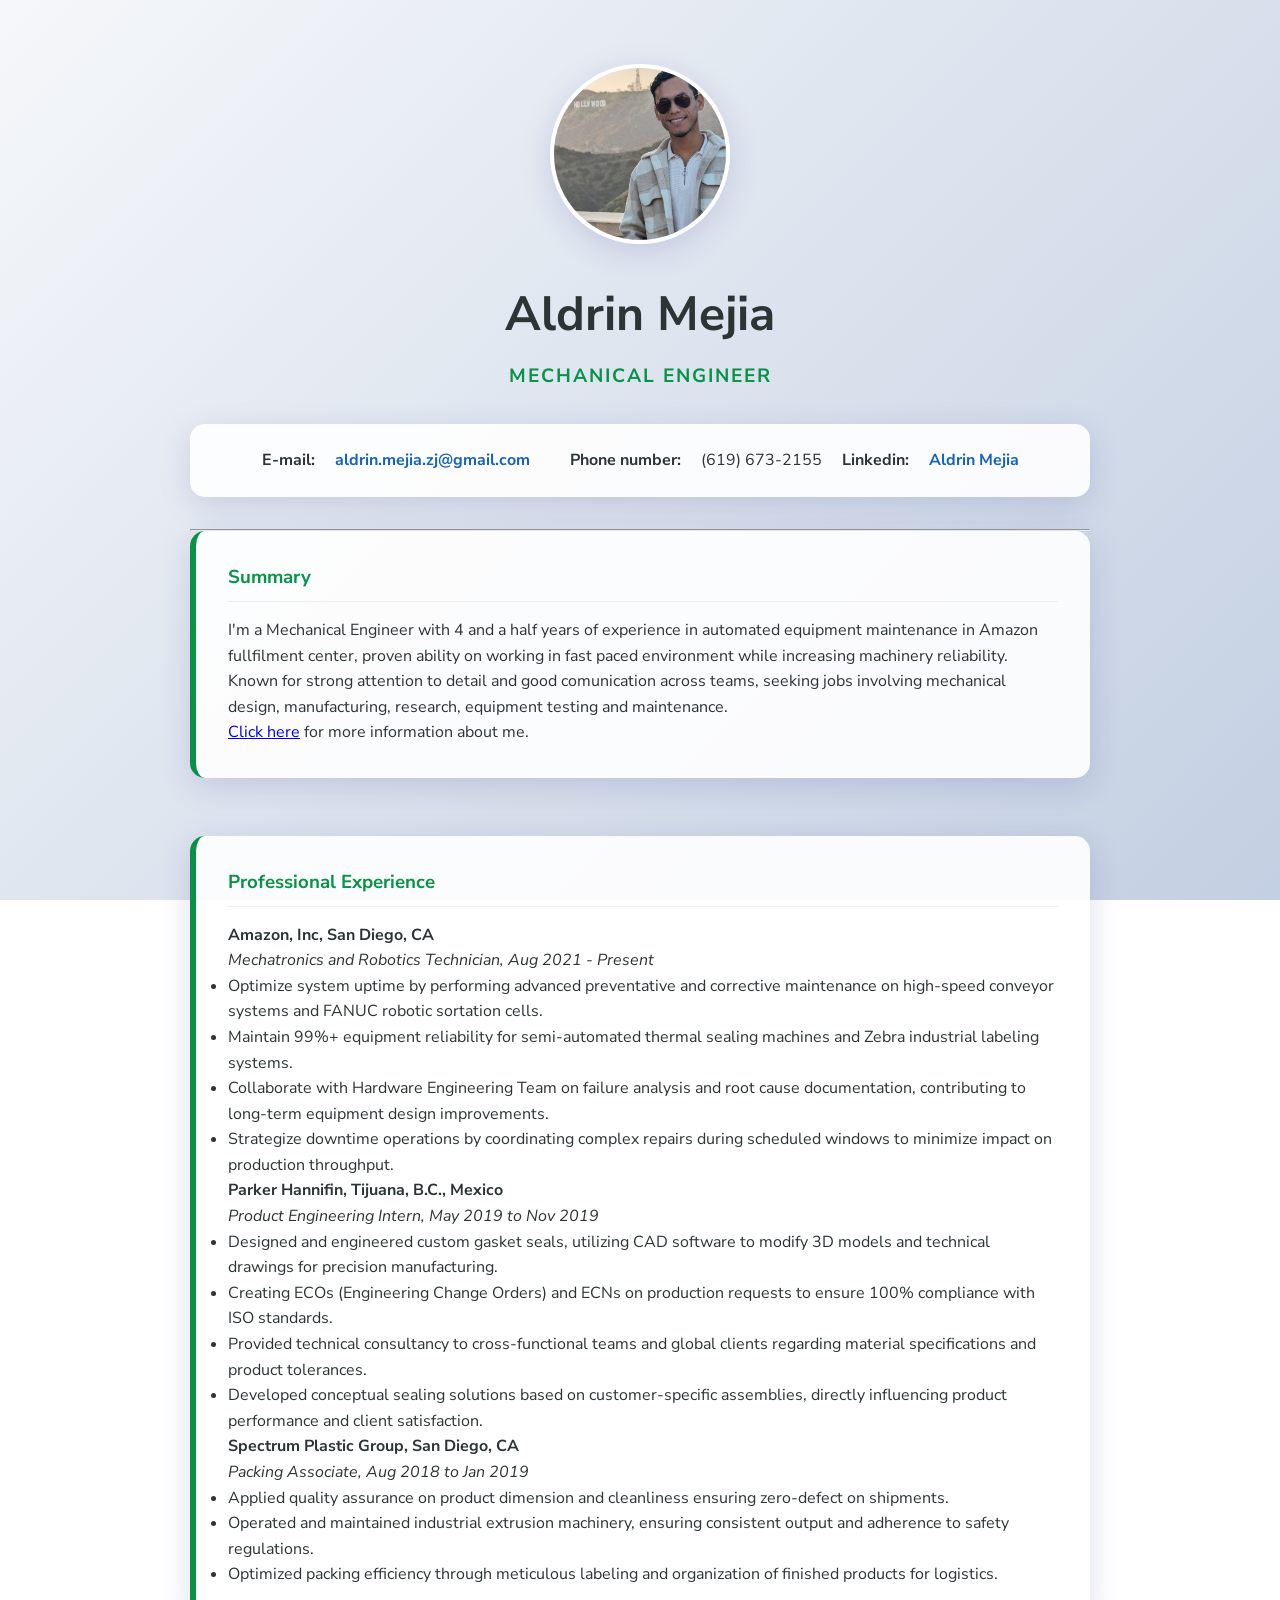
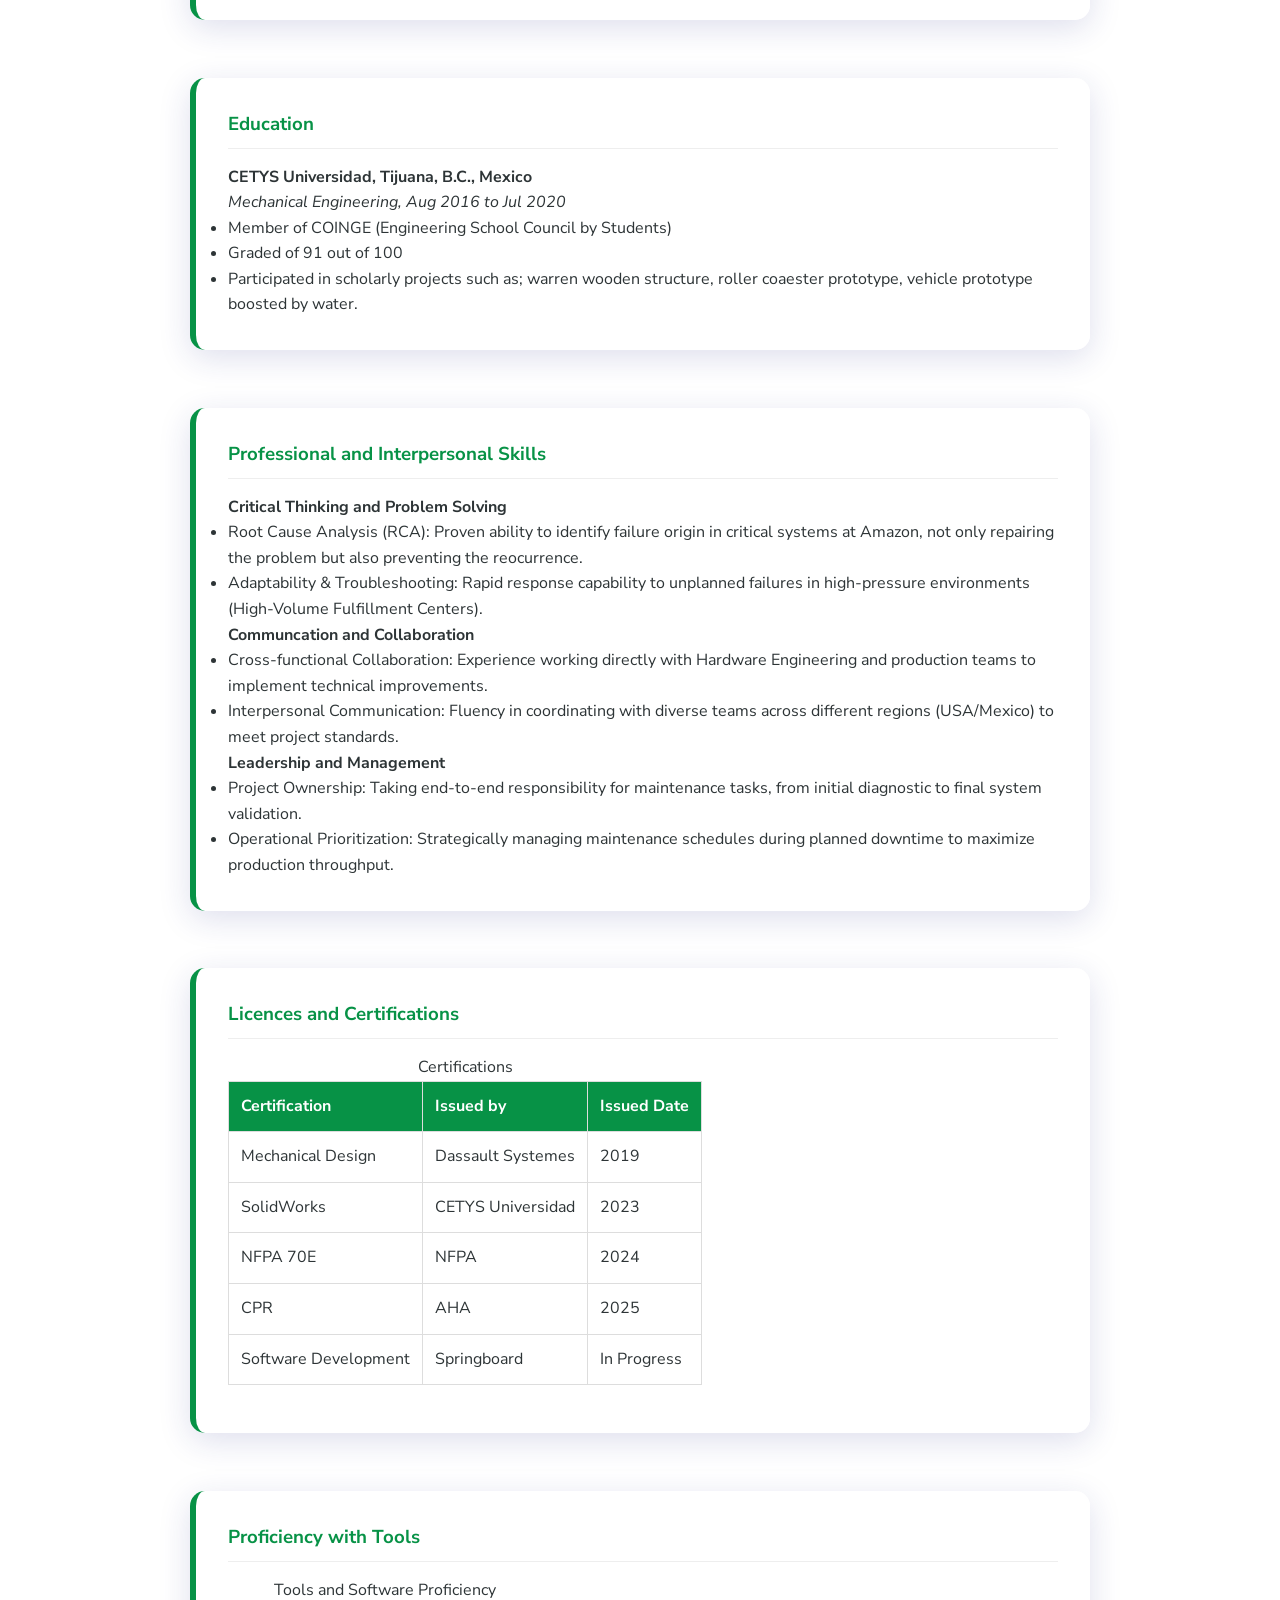
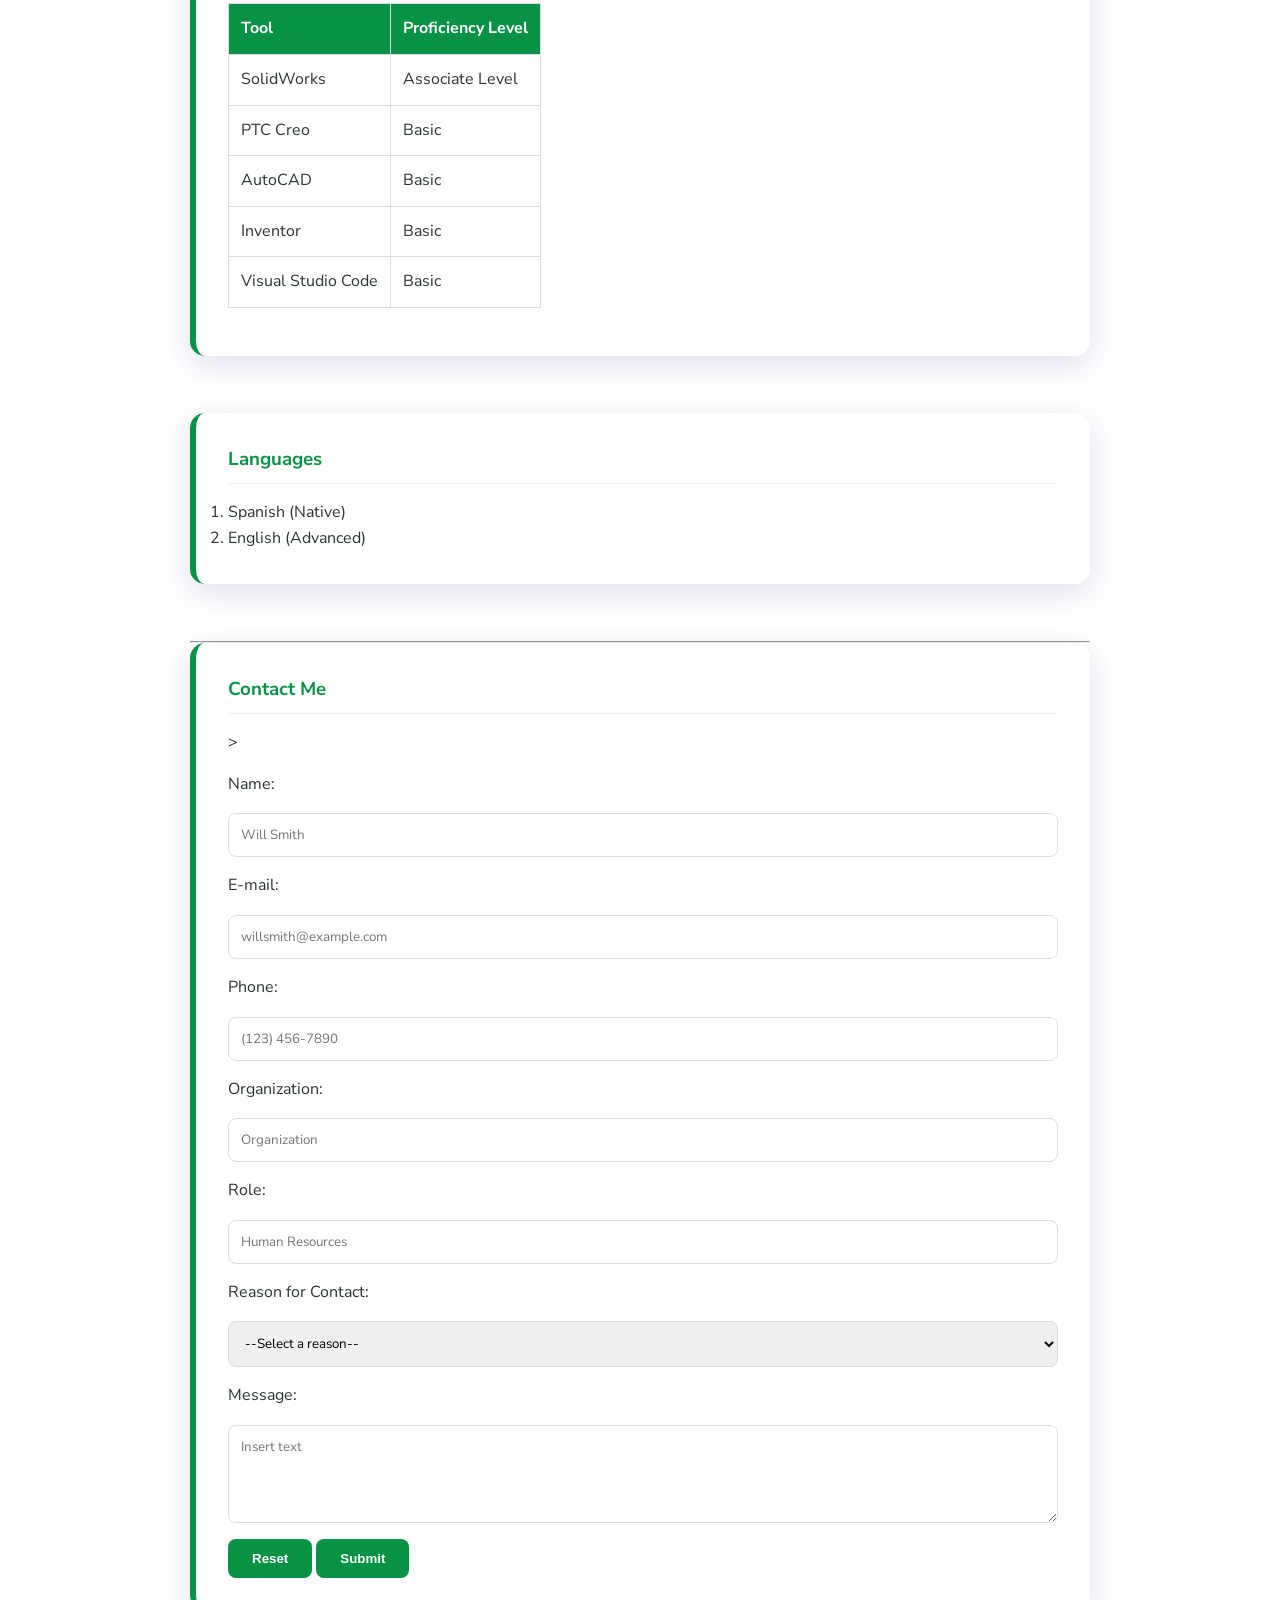
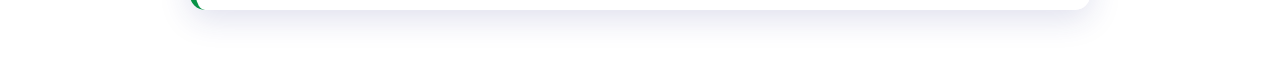
==== commit e3a36309: "Update index.html" ====
--- a/index.html
+++ b/index.html
@@ -312,7 +312,7 @@
       <form
         action="https://formspree.io/f/xyknpbvr"
         method="POST"
-        enctype="multipart/form-data"
+        <!-- enctype="multipart/form-data" -->
       >
         <label for="name">Name:</label>
         <input
@@ -379,8 +379,8 @@
           maxlength="400"
         ></textarea>
 
-        <label for="file-upload">Upload File (Optional):</label>
-        <input type="file" id="file-upload" name="file-upload" />
+        <!-- <label for="file-upload">Upload File (Optional):</label>
+        <input type="file" id="file-upload" name="file-upload" /> -->
 
         <div class="form-buttons">
           <button type="reset">Reset</button>
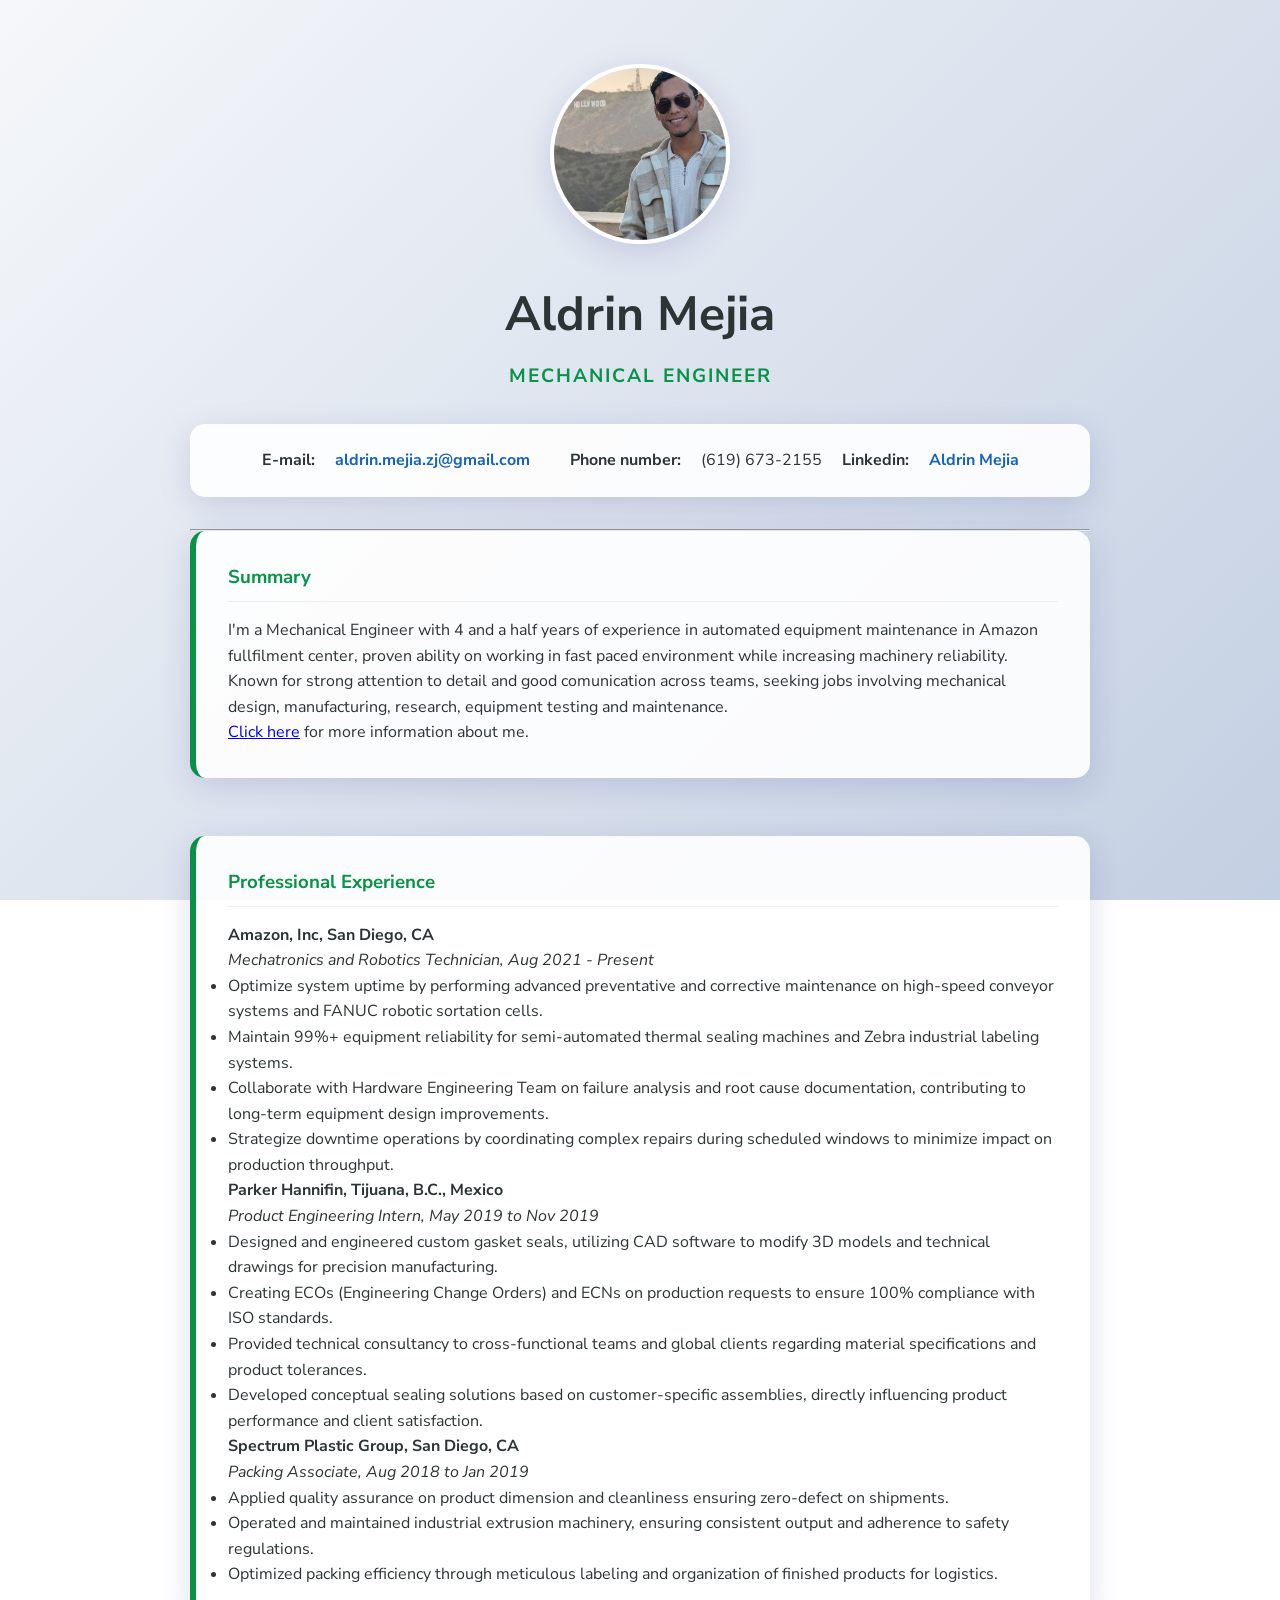
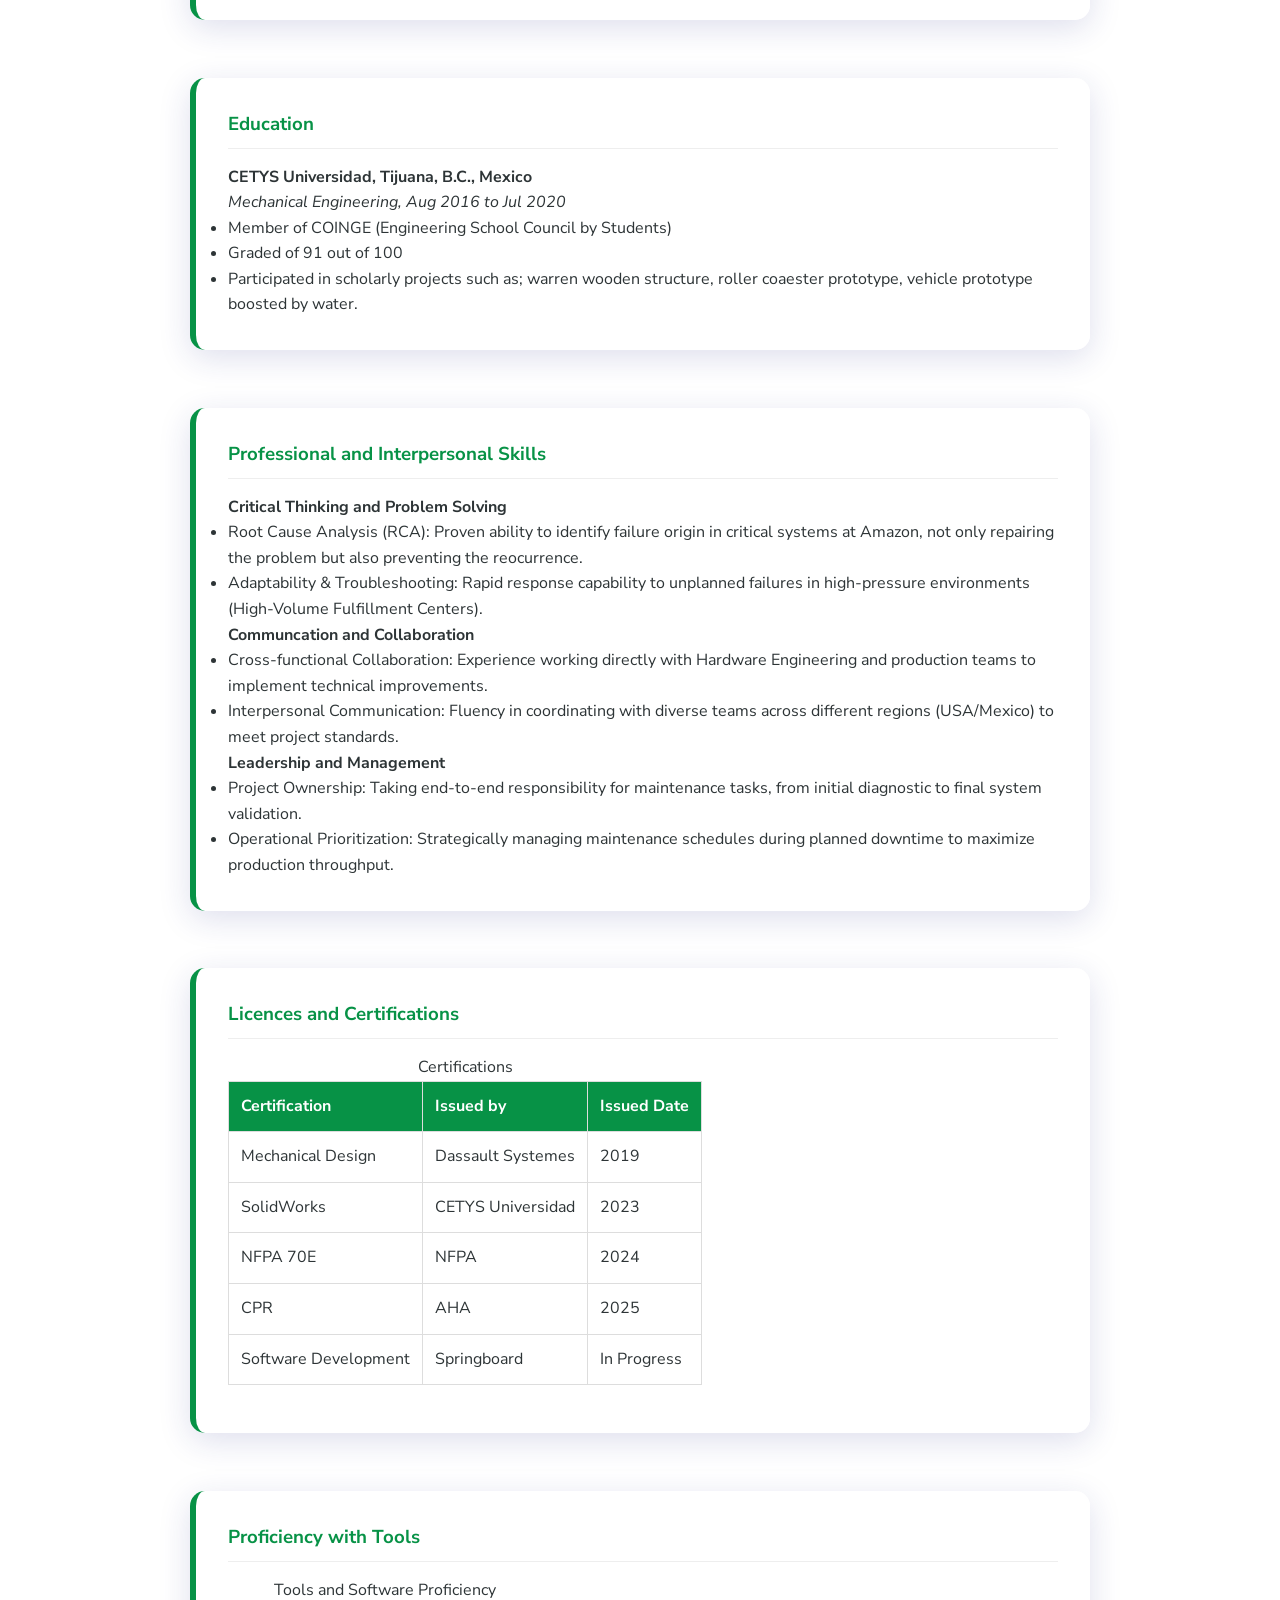
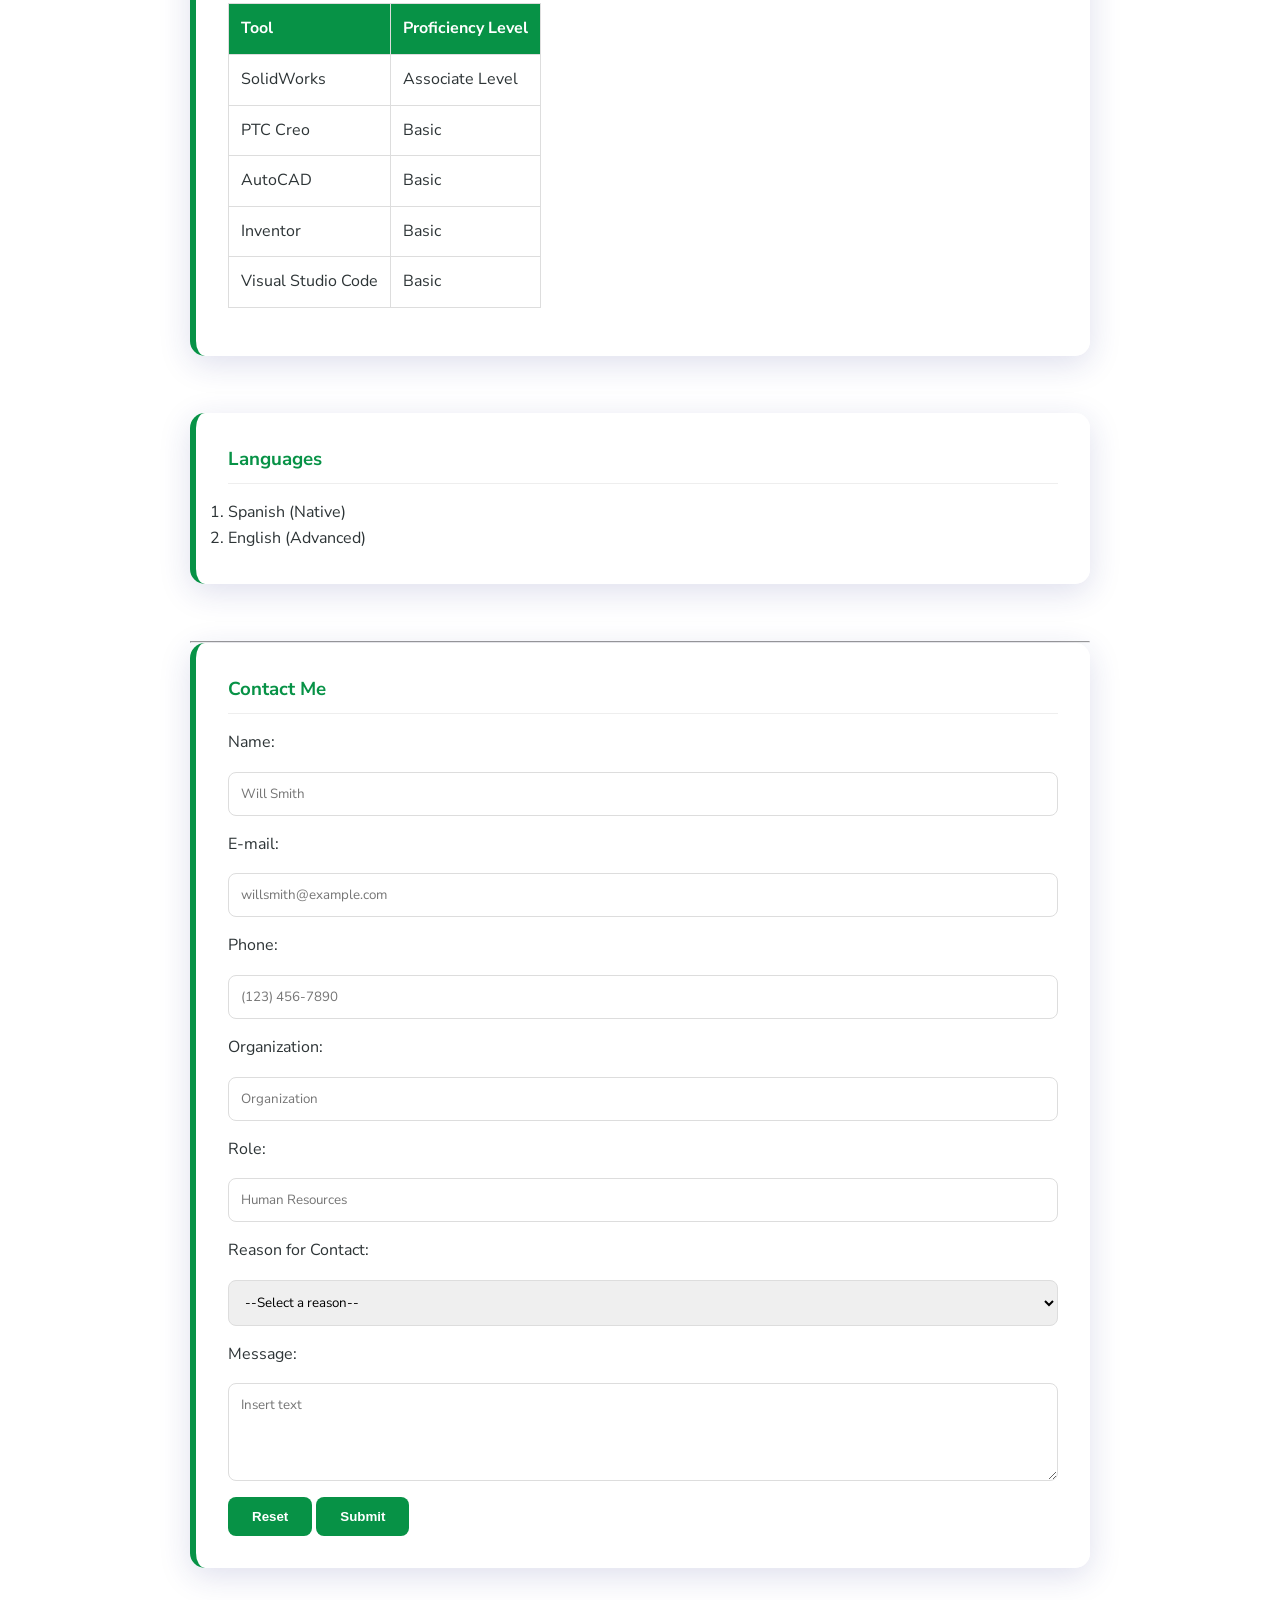
==== commit f5281bc5: "Update index.html" ====
--- a/index.html
+++ b/index.html
@@ -312,7 +312,7 @@
       <form
         action="https://formspree.io/f/xyknpbvr"
         method="POST"
-        <!-- enctype="multipart/form-data" -->
+        enctype="multipart/form-data"
       >
         <label for="name">Name:</label>
         <input
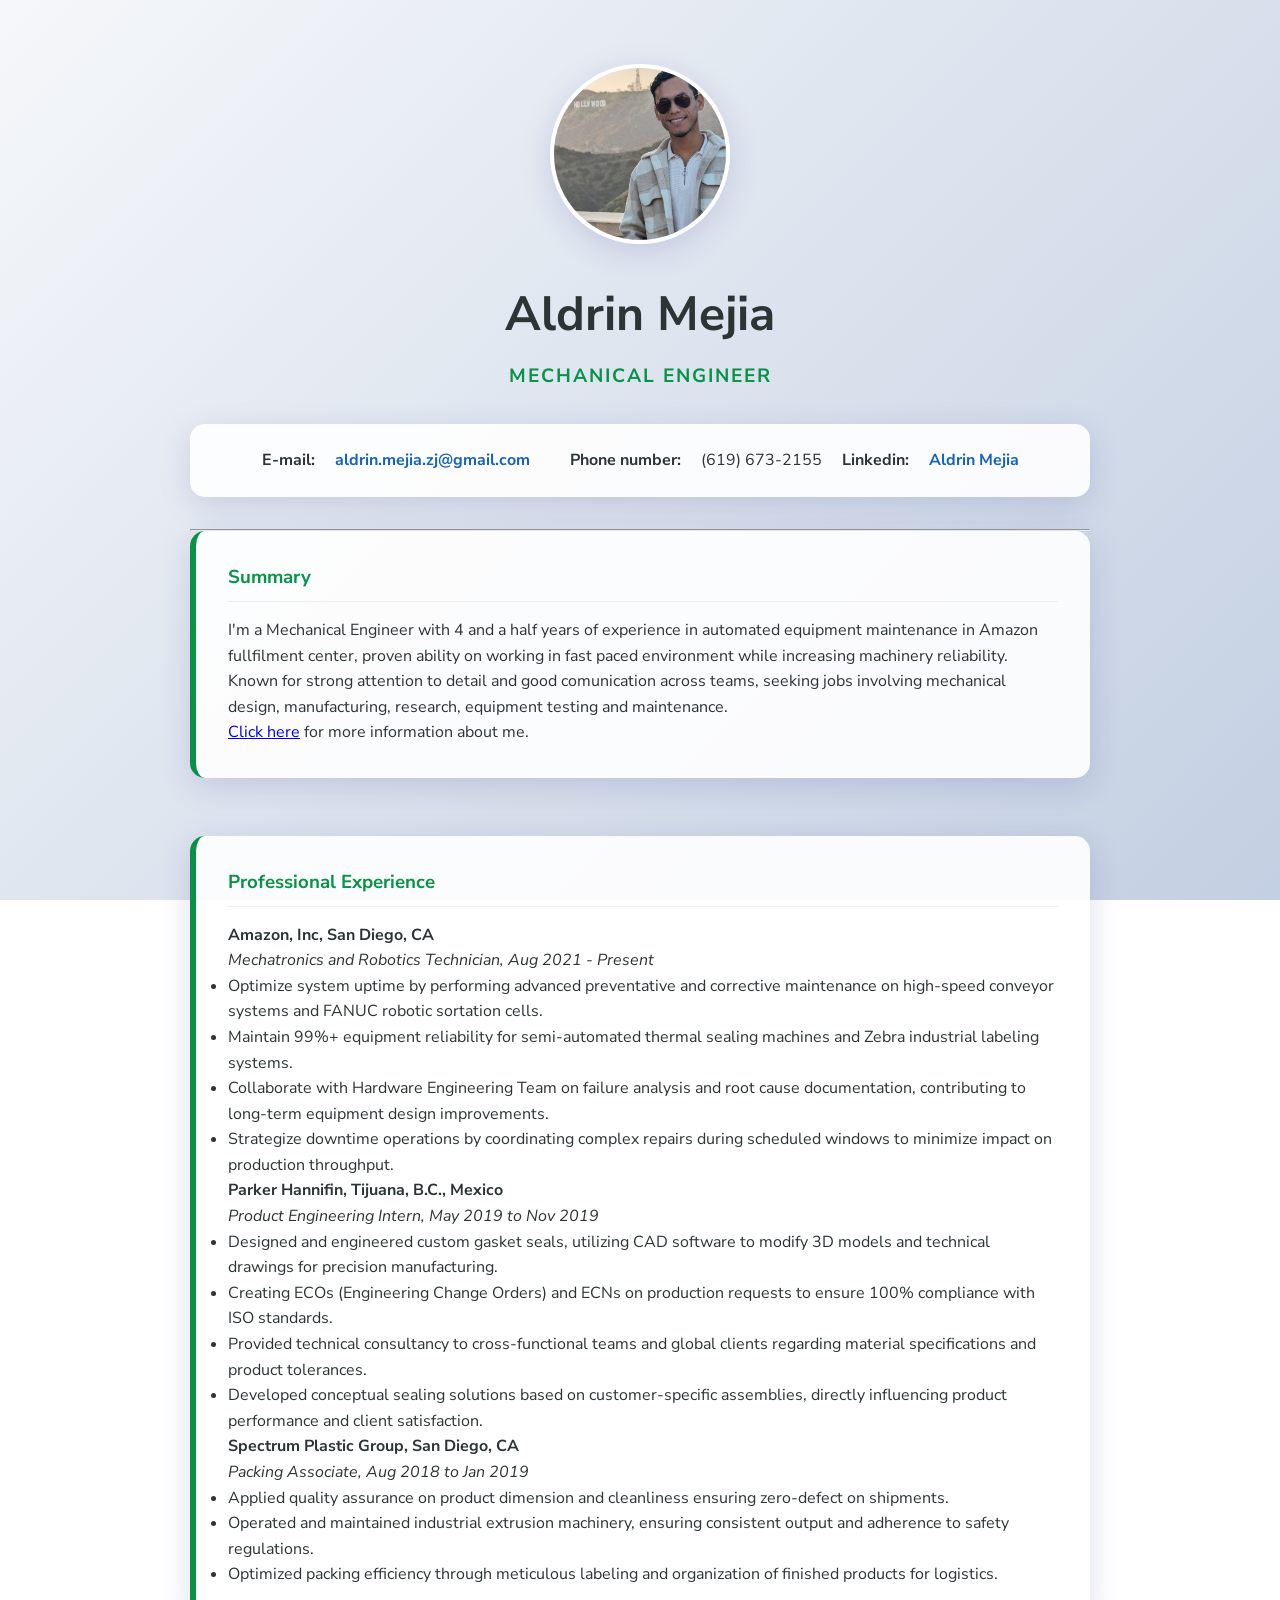
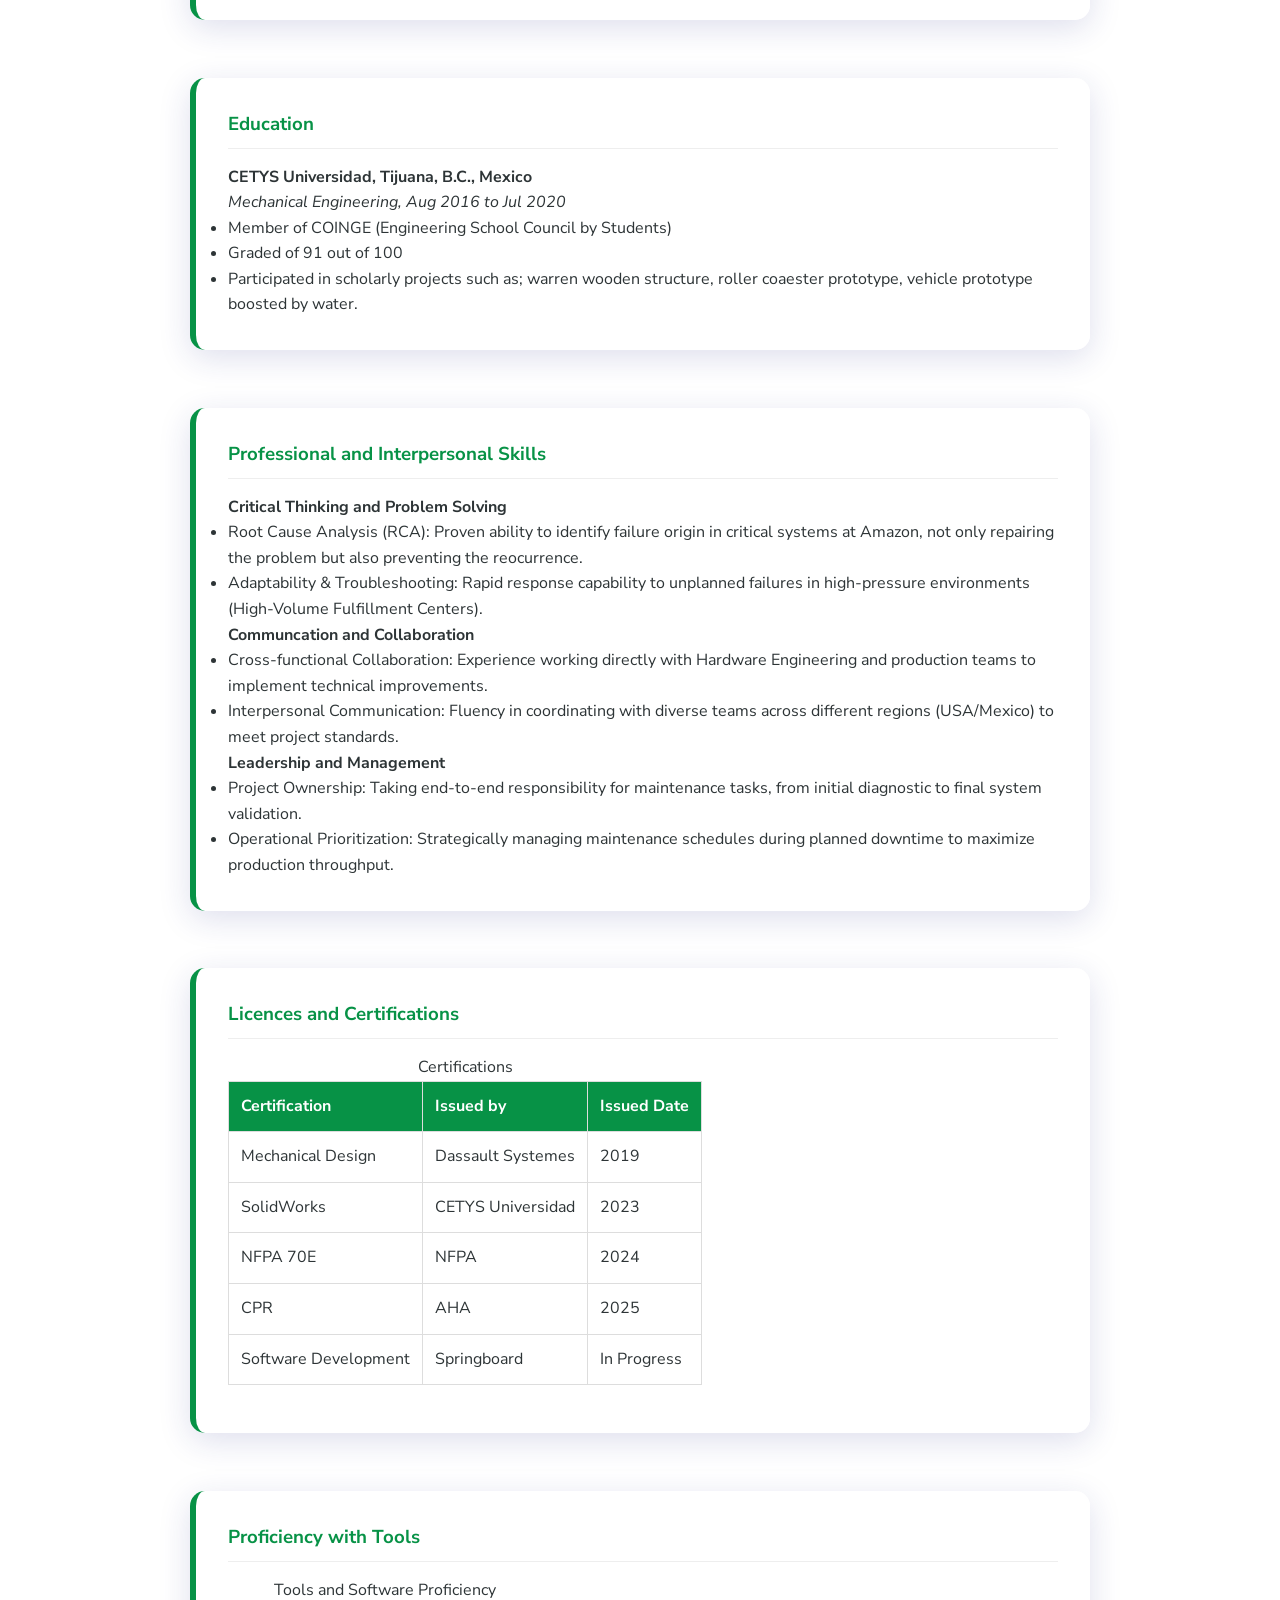
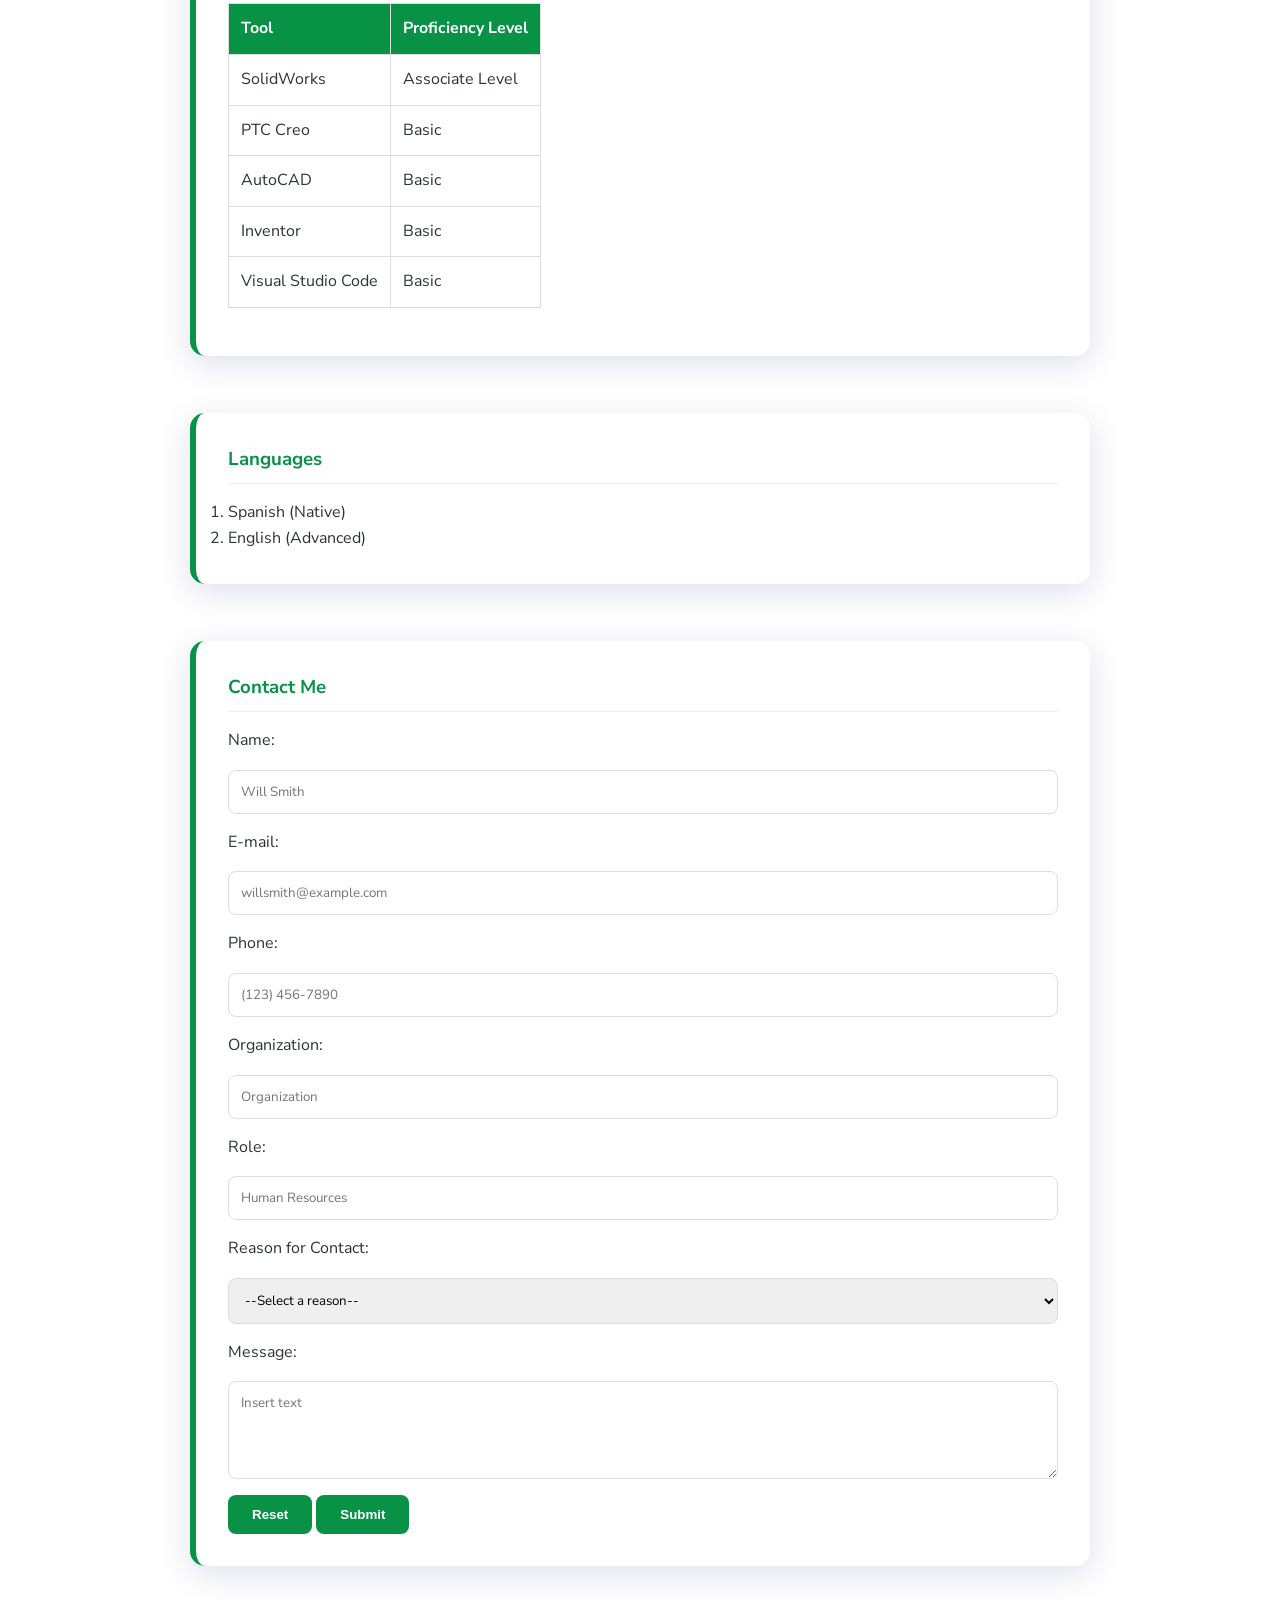
==== commit 2e1466b3: "Update index.html" ====
--- a/index.html
+++ b/index.html
@@ -303,7 +303,7 @@
       </ol>
     </section>
     <br />
-    <hr />
+    <!-- <hr /> -->
     <!--In the next section I'll add form with labels and inputs for contact information-->
 
     <!--A space for interested people to get in touch with me-->
